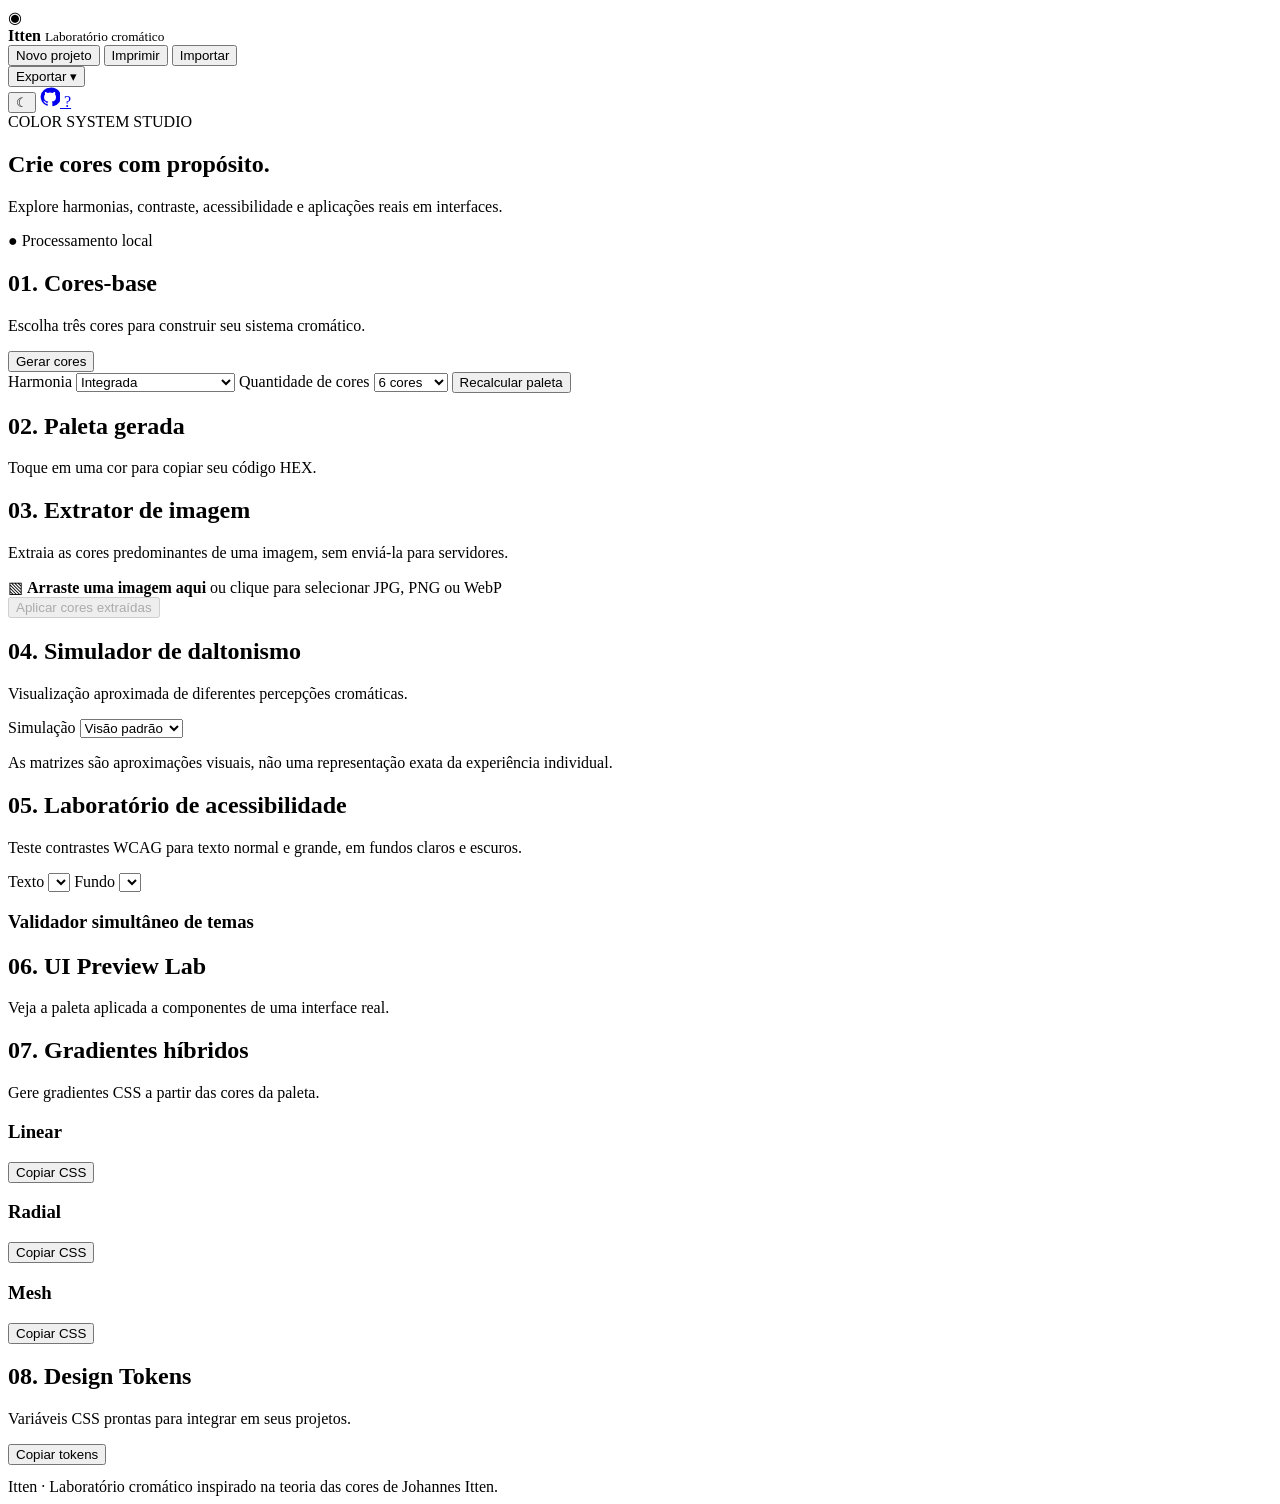
==== index.html @ 52699921 "Create index.html" ====
<!DOCTYPE html>
<html lang="pt-BR">
<head>
  <meta charset="UTF-8">
  <meta name="viewport" content="width=device-width, initial-scale=1">
  <meta name="theme-color" content="#f5f6f8">
  <meta name="description" content="Itten: laboratório cromático, harmonias, acessibilidade e design tokens.">
  <meta name="color-scheme" content="light dark">
  <link rel="manifest" href="./manifest.json">
  <link rel="stylesheet" href="./style.css">
  <title>Itten — Laboratório Cromático</title>
</head>
<body>
  <header class="topbar">
    <div class="brand">
      <span class="brand-icon" aria-hidden="true">◉</span>
      <div>
        <strong>Itten</strong>
        <small>Laboratório cromático</small>
      </div>
    </div>
    <nav class="toolbar" aria-label="Menu principal">
      <button id="newBtn" type="button">Novo projeto</button>
      <button id="printBtn" type="button">Imprimir</button>
      <button id="importBtn" type="button">Importar</button>
      <div class="export-menu">
        <button id="exportBtn" type="button" aria-expanded="false" aria-controls="exportOptions">Exportar ▾</button>
        <div id="exportOptions" class="export-options" hidden>
          <button data-export="json">JSON</button>
          <button data-export="txt">TXT</button>
          <button data-export="jpeg">JPEG</button>
          <button data-export="css">CSS Tokens</button>
          <button data-export="tailwind">Tailwind JS</button>
        </div>
      </div>
      <button id="themeBtn" type="button" aria-label="Alternar tema" title="Alternar tema">☾</button>
      <a class="icon-link" href="https://github.com/magpe-stack/Itten" target="_blank" rel="noopener noreferrer" aria-label="GitHub" title="Repositório GitHub">
        <svg viewBox="0 0 24 24" width="20" height="20" fill="currentColor" aria-hidden="true"><path d="M12 .8a11.2 11.2 0 0 0-3.54 21.83c.56.1.76-.24.76-.54v-2.1c-3.1.67-3.75-1.32-3.75-1.32-.5-1.28-1.23-1.62-1.23-1.62-1.01-.69.08-.68.08-.68 1.12.08 1.71 1.15 1.71 1.15 1 .1.78 2.06 3.26 1.45.1-.73.39-1.23.71-1.51-2.48-.28-5.09-1.24-5.09-5.54 0-1.22.44-2.22 1.15-3-.12-.28-.5-1.42.11-2.96 0 0 .94-.3 3.08 1.14a10.7 10.7 0 0 1 5.6 0c2.14-1.44 3.08-1.14 3.08-1.14.61 1.54.23 2.68.11 2.96.72.78 1.15 1.78 1.15 3 0 4.31-2.62 5.25-5.11 5.53.4.35.75 1.03.75 2.08v3.08c0 .3.2.65.77.54A11.2 11.2 0 0 0 12 .8Z"/></svg>
      </a>
      <a class="icon-link" href="https://github.com/magpe-stack/Itten/blob/main/README.md" target="_blank" rel="noopener noreferrer" aria-label="Ajuda" title="Manual">?</a>
    </nav>
  </header>

  <main class="container">
    <section class="intro">
      <div>
        <span class="eyebrow">COLOR SYSTEM STUDIO</span>
        <h1>Crie cores com propósito.</h1>
        <p>Explore harmonias, contraste, acessibilidade e aplicações reais em interfaces.</p>
      </div>
      <span class="status">● Processamento local</span>
    </section>

    <section class="panel">
      <div class="section-head">
        <div>
          <h2>01. Cores-base</h2>
          <p>Escolha três cores para construir seu sistema cromático.</p>
        </div>
        <button id="randomBtn" class="primary" type="button">Gerar cores</button>
      </div>
      <div id="baseInputs" class="base-grid"></div>
      <div class="control-row">
        <label for="harmony">Harmonia
          <select id="harmony">
            <option value="integrated">Integrada</option>
            <option value="complementary">Complementar</option>
            <option value="analogous">Análoga</option>
            <option value="triadic">Triádica</option>
            <option value="split">Complementar dividida</option>
            <option value="tetradic">Tetrádica</option>
            <option value="monochromatic">Monocromática</option>
          </select>
        </label>
        <label for="count">Quantidade de cores
          <select id="count">
            <option value="5">5 cores</option>
            <option value="6" selected>6 cores</option>
            <option value="8">8 cores</option>
            <option value="10">10 cores</option>
            <option value="12">12 cores</option>
          </select>
        </label>
        <button id="regenerateBtn" type="button">Recalcular paleta</button>
      </div>
    </section>

    <section class="panel">
      <div class="section-head">
        <div>
          <h2>02. Paleta gerada</h2>
          <p>Toque em uma cor para copiar seu código HEX.</p>
        </div>
        <span id="paletteCount" class="muted"></span>
      </div>
      <div id="palette" class="palette-grid"></div>
    </section>

    <div class="two-col">
      <section class="panel">
        <h2>03. Extrator de imagem</h2>
        <p>Extraia as cores predominantes de uma imagem, sem enviá-la para servidores.</p>
        <div id="dropzone" class="dropzone" role="button" tabindex="0" aria-label="Selecionar imagem">
          <span class="drop-icon">▧</span>
          <strong>Arraste uma imagem aqui</strong>
          <span>ou clique para selecionar JPG, PNG ou WebP</span>
          <input id="imageInput" type="file" accept="image/png,image/jpeg,image/webp" hidden>
        </div>
        <div id="extracted" class="swatch-row"></div>
        <button id="applyExtracted" type="button" disabled>Aplicar cores extraídas</button>
      </section>

      <section class="panel">
        <h2>04. Simulador de daltonismo</h2>
        <p>Visualização aproximada de diferentes percepções cromáticas.</p>
        <label for="vision">Simulação
          <select id="vision">
            <option value="normal">Visão padrão</option>
            <option value="protanopia">Protanopia</option>
            <option value="deuteranopia">Deuteranopia</option>
            <option value="tritanopia">Tritanopia</option>
          </select>
        </label>
        <div id="visionPalette" class="swatch-row vision-row"></div>
        <p class="note">As matrizes são aproximações visuais, não uma representação exata da experiência individual.</p>
      </section>
    </div>

    <section class="panel">
      <h2>05. Laboratório de acessibilidade</h2>
      <p>Teste contrastes WCAG para texto normal e grande, em fundos claros e escuros.</p>
      <div class="control-row">
        <label for="foreground">Texto
          <select id="foreground"></select>
        </label>
        <label for="backgroundColor">Fundo
          <select id="backgroundColor"></select>
        </label>
      </div>
      <div id="contrastResult" class="contrast-result" aria-live="polite"></div>
      <h3>Validador simultâneo de temas</h3>
      <div id="dualContrast" class="dual-grid"></div>
    </section>

    <section class="panel">
      <h2>06. UI Preview Lab</h2>
      <p>Veja a paleta aplicada a componentes de uma interface real.</p>
      <div class="preview-grid">
        <div id="previewLight" class="ui-preview"></div>
        <div id="previewDark" class="ui-preview"></div>
      </div>
    </section>

    <section class="panel">
      <h2>07. Gradientes híbridos</h2>
      <p>Gere gradientes CSS a partir das cores da paleta.</p>
      <div class="gradient-grid">
        <article class="gradient-card">
          <div id="linearPreview" class="gradient-preview"></div>
          <h3>Linear</h3>
          <button data-copy-gradient="linear">Copiar CSS</button>
        </article>
        <article class="gradient-card">
          <div id="radialPreview" class="gradient-preview"></div>
          <h3>Radial</h3>
          <button data-copy-gradient="radial">Copiar CSS</button>
        </article>
        <article class="gradient-card">
          <div id="meshPreview" class="gradient-preview"></div>
          <h3>Mesh</h3>
          <button data-copy-gradient="mesh">Copiar CSS</button>
        </article>
      </div>
    </section>

    <section class="panel">
      <div class="section-head">
        <div>
          <h2>08. Design Tokens</h2>
          <p>Variáveis CSS prontas para integrar em seus projetos.</p>
        </div>
        <button id="copyTokens">Copiar tokens</button>
      </div>
      <pre id="tokensPreview" class="code-preview"></pre>
    </section>
  </main>

  <footer class="footer">
    Itten · Laboratório cromático inspirado na teoria das cores de Johannes Itten.
  </footer>

  <input id="jsonInput" type="file" accept=".json,application/json" hidden>
  <div id="toast" class="toast" role="status" aria-live="polite"></div>
  <script src="./app.js" defer></script>
</body>
</html>
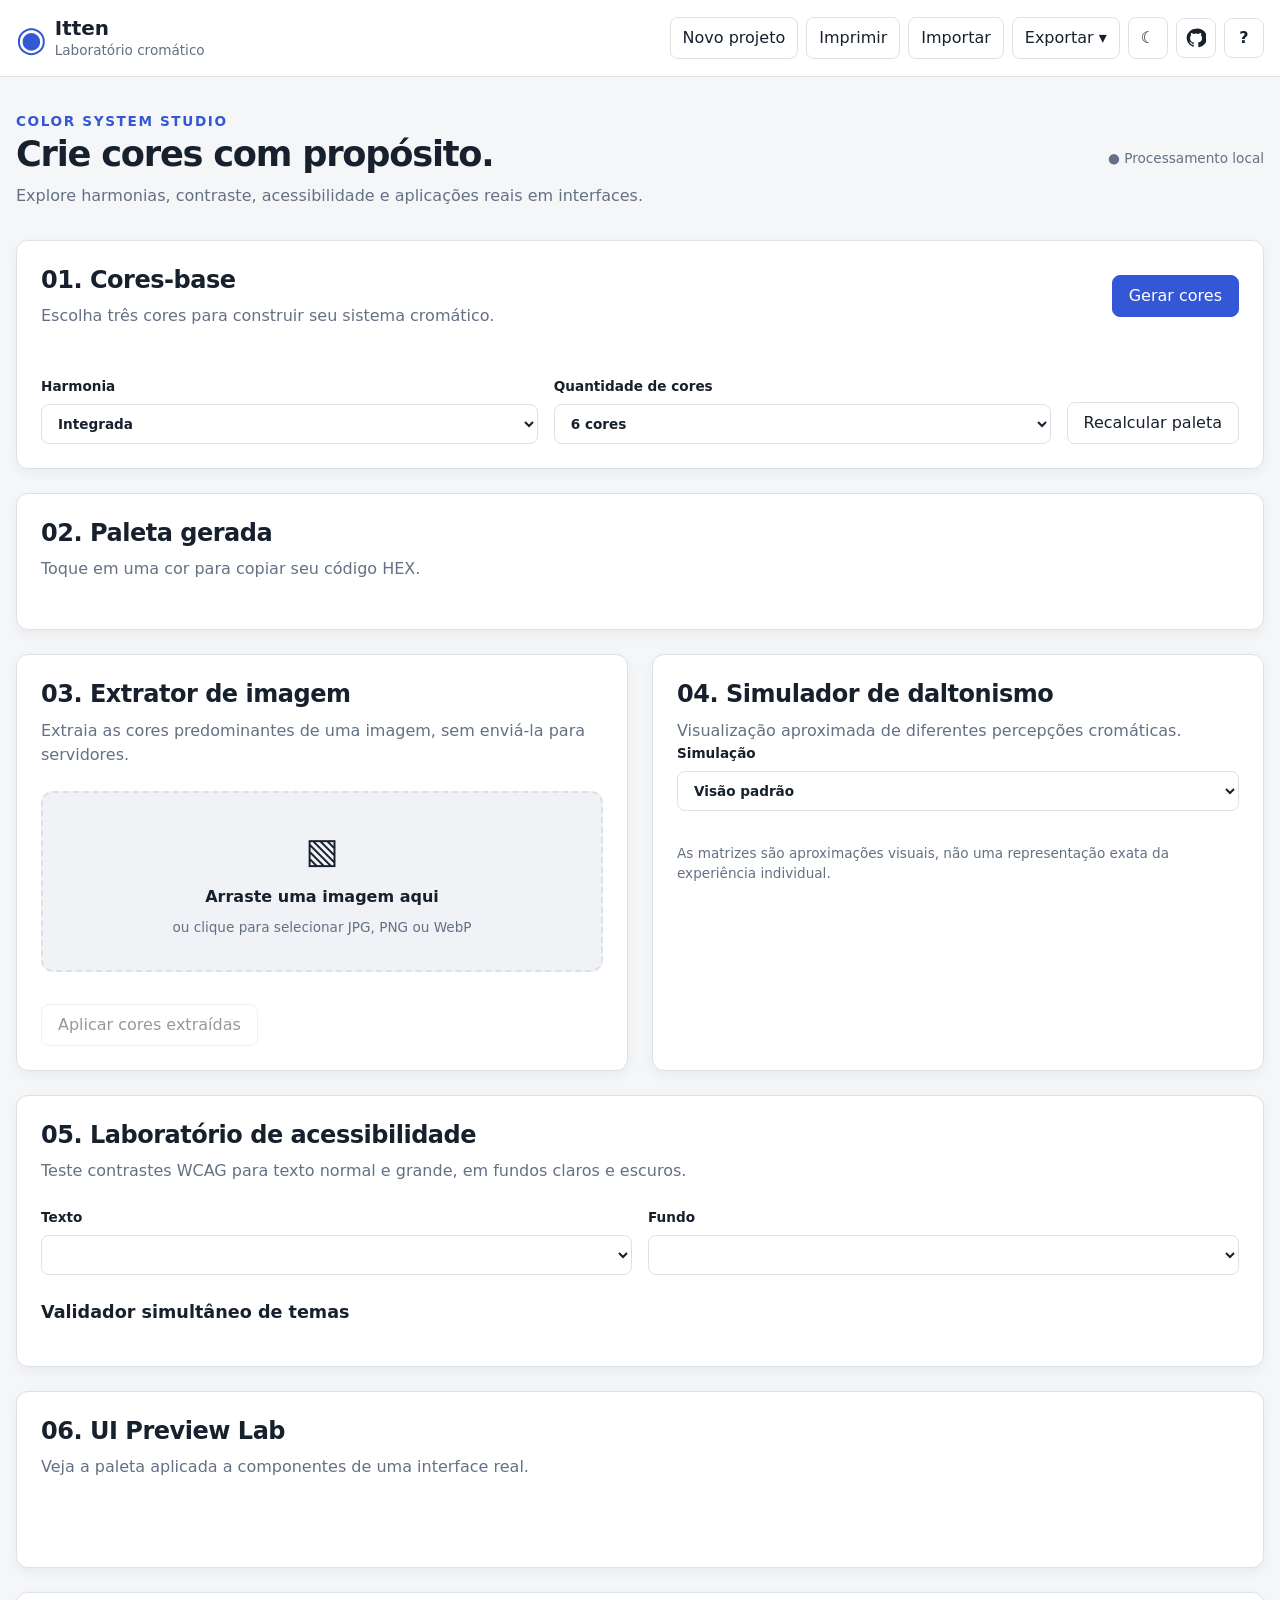
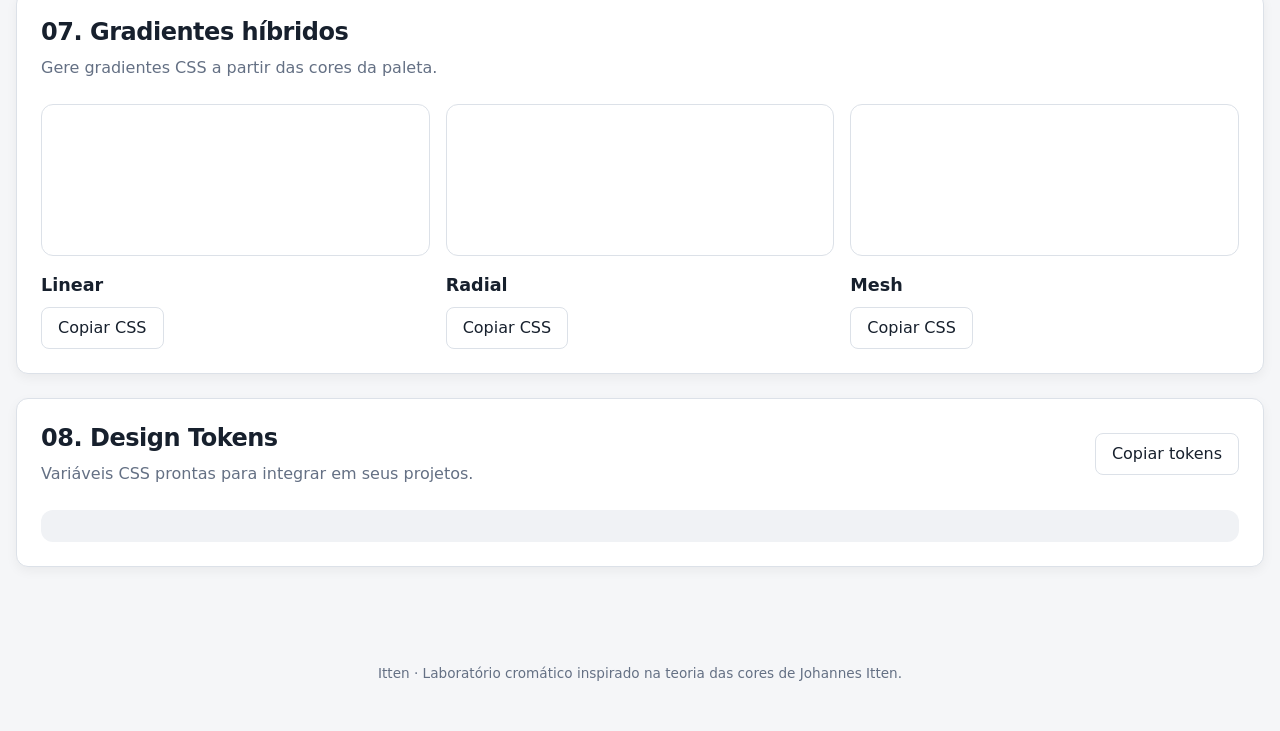
==== commit 05292f0f: "Update index.html" ====
--- a/index.html
+++ b/index.html
@@ -20,25 +20,42 @@
         <small>Laboratório cromático</small>
       </div>
     </div>
+
     <nav class="toolbar" aria-label="Menu principal">
       <button id="newBtn" type="button">Novo projeto</button>
       <button id="printBtn" type="button">Imprimir</button>
       <button id="importBtn" type="button">Importar</button>
+
       <div class="export-menu">
         <button id="exportBtn" type="button" aria-expanded="false" aria-controls="exportOptions">Exportar ▾</button>
         <div id="exportOptions" class="export-options" hidden>
-          <button data-export="json">JSON</button>
-          <button data-export="txt">TXT</button>
-          <button data-export="jpeg">JPEG</button>
-          <button data-export="css">CSS Tokens</button>
-          <button data-export="tailwind">Tailwind JS</button>
-        </div>
-      </div>
+          <button type="button" data-export="json">JSON</button>
+          <button type="button" data-export="txt">TXT</button>
+          <button type="button" data-export="jpeg">JPEG</button>
+          <button type="button" data-export="css">CSS Tokens</button>
+          <button type="button" data-export="tailwind">Tailwind JS</button>
+        </div>
+      </div>
+
       <button id="themeBtn" type="button" aria-label="Alternar tema" title="Alternar tema">☾</button>
-      <a class="icon-link" href="https://github.com/magpe-stack/Itten" target="_blank" rel="noopener noreferrer" aria-label="GitHub" title="Repositório GitHub">
-        <svg viewBox="0 0 24 24" width="20" height="20" fill="currentColor" aria-hidden="true"><path d="M12 .8a11.2 11.2 0 0 0-3.54 21.83c.56.1.76-.24.76-.54v-2.1c-3.1.67-3.75-1.32-3.75-1.32-.5-1.28-1.23-1.62-1.23-1.62-1.01-.69.08-.68.08-.68 1.12.08 1.71 1.15 1.71 1.15 1 .1.78 2.06 3.26 1.45.1-.73.39-1.23.71-1.51-2.48-.28-5.09-1.24-5.09-5.54 0-1.22.44-2.22 1.15-3-.12-.28-.5-1.42.11-2.96 0 0 .94-.3 3.08 1.14a10.7 10.7 0 0 1 5.6 0c2.14-1.44 3.08-1.14 3.08-1.14.61 1.54.23 2.68.11 2.96.72.78 1.15 1.78 1.15 3 0 4.31-2.62 5.25-5.11 5.53.4.35.75 1.03.75 2.08v3.08c0 .3.2.65.77.54A11.2 11.2 0 0 0 12 .8Z"/></svg>
+
+      <a class="icon-link"
+         href="https://github.com/magpe-stack/Itten"
+         target="_blank"
+         rel="noopener noreferrer"
+         aria-label="GitHub"
+         title="Repositório GitHub">
+        <svg viewBox="0 0 24 24" width="20" height="20" fill="currentColor" aria-hidden="true">
+          <path d="M12 .8a11.2 11.2 0 0 0-3.54 21.83c.56.1.76-.24.76-.54v-2.1c-3.1.67-3.75-1.32-3.75-1.32-.5-1.28-1.23-1.62-1.23-1.62-1.01-.69.08-.68.08-.68 1.12.08 1.71 1.15 1.71 1.15 1 .1.78 2.06 3.26 1.45.1-.73.39-1.23.71-1.51-2.48-.28-5.09-1.24-5.09-5.54 0-1.22.44-2.22 1.15-3-.12-.28-.5-1.42.11-2.96 0 0 .94-.3 3.08 1.14a10.7 10.7 0 0 1 5.6 0c2.14-1.44 3.08-1.14 3.08-1.14.61 1.54.23 2.68.11 2.96.72.78 1.15 1.78 1.15 3 0 4.31-2.62 5.25-5.11 5.53.4.35.75 1.03.75 2.08v3.08c0 .3.2.65.77.54A11.2 11.2 0 0 0 12 .8Z"/>
+        </svg>
       </a>
-      <a class="icon-link" href="https://github.com/magpe-stack/Itten/blob/main/README.md" target="_blank" rel="noopener noreferrer" aria-label="Ajuda" title="Manual">?</a>
+
+      <a class="icon-link"
+         href="https://github.com/magpe-stack/Itten/blob/main/README.md"
+         target="_blank"
+         rel="noopener noreferrer"
+         aria-label="Ajuda"
+         title="Manual">?</a>
     </nav>
   </header>
 
@@ -60,7 +77,9 @@
         </div>
         <button id="randomBtn" class="primary" type="button">Gerar cores</button>
       </div>
+
       <div id="baseInputs" class="base-grid"></div>
+
       <div class="control-row">
         <label for="harmony">Harmonia
           <select id="harmony">
@@ -73,6 +92,7 @@
             <option value="monochromatic">Monocromática</option>
           </select>
         </label>
+
         <label for="count">Quantidade de cores
           <select id="count">
             <option value="5">5 cores</option>
@@ -82,6 +102,7 @@
             <option value="12">12 cores</option>
           </select>
         </label>
+
         <button id="regenerateBtn" type="button">Recalcular paleta</button>
       </div>
     </section>
@@ -101,19 +122,34 @@
       <section class="panel">
         <h2>03. Extrator de imagem</h2>
         <p>Extraia as cores predominantes de uma imagem, sem enviá-la para servidores.</p>
-        <div id="dropzone" class="dropzone" role="button" tabindex="0" aria-label="Selecionar imagem">
+
+        <div id="dropzone"
+             class="dropzone"
+             role="button"
+             tabindex="0"
+             aria-label="Selecionar imagem">
           <span class="drop-icon">▧</span>
           <strong>Arraste uma imagem aqui</strong>
           <span>ou clique para selecionar JPG, PNG ou WebP</span>
-          <input id="imageInput" type="file" accept="image/png,image/jpeg,image/webp" hidden>
-        </div>
+        </div>
+
+        <!-- Input fora da dropzone para evitar propagação de cliques -->
+        <input id="imageInput"
+               type="file"
+               accept="image/png,image/jpeg,image/webp"
+               hidden>
+
         <div id="extracted" class="swatch-row"></div>
-        <button id="applyExtracted" type="button" disabled>Aplicar cores extraídas</button>
+
+        <button id="applyExtracted" type="button" disabled>
+          Aplicar cores extraídas
+        </button>
       </section>
 
       <section class="panel">
         <h2>04. Simulador de daltonismo</h2>
         <p>Visualização aproximada de diferentes percepções cromáticas.</p>
+
         <label for="vision">Simulação
           <select id="vision">
             <option value="normal">Visão padrão</option>
@@ -122,23 +158,31 @@
             <option value="tritanopia">Tritanopia</option>
           </select>
         </label>
+
         <div id="visionPalette" class="swatch-row vision-row"></div>
-        <p class="note">As matrizes são aproximações visuais, não uma representação exata da experiência individual.</p>
+
+        <p class="note">
+          As matrizes são aproximações visuais, não uma representação exata da experiência individual.
+        </p>
       </section>
     </div>
 
     <section class="panel">
       <h2>05. Laboratório de acessibilidade</h2>
       <p>Teste contrastes WCAG para texto normal e grande, em fundos claros e escuros.</p>
+
       <div class="control-row">
         <label for="foreground">Texto
           <select id="foreground"></select>
         </label>
+
         <label for="backgroundColor">Fundo
           <select id="backgroundColor"></select>
         </label>
       </div>
+
       <div id="contrastResult" class="contrast-result" aria-live="polite"></div>
+
       <h3>Validador simultâneo de temas</h3>
       <div id="dualContrast" class="dual-grid"></div>
     </section>
@@ -146,6 +190,7 @@
     <section class="panel">
       <h2>06. UI Preview Lab</h2>
       <p>Veja a paleta aplicada a componentes de uma interface real.</p>
+
       <div class="preview-grid">
         <div id="previewLight" class="ui-preview"></div>
         <div id="previewDark" class="ui-preview"></div>
@@ -155,21 +200,24 @@
     <section class="panel">
       <h2>07. Gradientes híbridos</h2>
       <p>Gere gradientes CSS a partir das cores da paleta.</p>
+
       <div class="gradient-grid">
         <article class="gradient-card">
           <div id="linearPreview" class="gradient-preview"></div>
           <h3>Linear</h3>
-          <button data-copy-gradient="linear">Copiar CSS</button>
+          <button type="button" data-copy-gradient="linear">Copiar CSS</button>
         </article>
+
         <article class="gradient-card">
           <div id="radialPreview" class="gradient-preview"></div>
           <h3>Radial</h3>
-          <button data-copy-gradient="radial">Copiar CSS</button>
+          <button type="button" data-copy-gradient="radial">Copiar CSS</button>
         </article>
+
         <article class="gradient-card">
           <div id="meshPreview" class="gradient-preview"></div>
           <h3>Mesh</h3>
-          <button data-copy-gradient="mesh">Copiar CSS</button>
+          <button type="button" data-copy-gradient="mesh">Copiar CSS</button>
         </article>
       </div>
     </section>
@@ -180,8 +228,9 @@
           <h2>08. Design Tokens</h2>
           <p>Variáveis CSS prontas para integrar em seus projetos.</p>
         </div>
-        <button id="copyTokens">Copiar tokens</button>
-      </div>
+        <button id="copyTokens" type="button">Copiar tokens</button>
+      </div>
+
       <pre id="tokensPreview" class="code-preview"></pre>
     </section>
   </main>
@@ -190,8 +239,13 @@
     Itten · Laboratório cromático inspirado na teoria das cores de Johannes Itten.
   </footer>
 
-  <input id="jsonInput" type="file" accept=".json,application/json" hidden>
+  <input id="jsonInput"
+         type="file"
+         accept=".json,application/json"
+         hidden>
+
   <div id="toast" class="toast" role="status" aria-live="polite"></div>
+
   <script src="./app.js" defer></script>
 </body>
 </html>
--- a/style.css
+++ b/style.css
@@ -0,0 +1,280 @@
+
+:root {
+  color-scheme: light;
+  font-family: Inter, ui-sans-serif, system-ui, -apple-system, BlinkMacSystemFont, "Segoe UI", sans-serif;
+  font-size: 16px;
+  --bg: #f5f6f8;
+  --surface: #ffffff;
+  --surface-2: #f0f2f5;
+  --text: #17202d;
+  --muted: #647084;
+  --border: #dce1e8;
+  --accent: #3457d5;
+  --accent-text: #ffffff;
+  --shadow: 0 4px 12px rgba(0,0,0,.05);
+  --radius: 12px;
+}
+
+body.dark {
+  color-scheme: dark;
+  --bg: #10141d;
+  --surface: #1a202c;
+  --surface-2: #252d3a;
+  --text: #edf2fa;
+  --muted: #aab6c8;
+  --border: #394455;
+  --accent: #8ba6ff;
+  --accent-text: #10141d;
+  --shadow: 0 4px 12px rgba(0,0,0,.15);
+}
+
+* { box-sizing: border-box; }
+html { min-width: 320px; }
+body {
+  margin: 0;
+  background: var(--bg);
+  color: var(--text);
+  line-height: 1.5;
+  transition: background .2s ease, color .2s ease;
+}
+button, input, select { font: inherit; }
+button, a, select, input { -webkit-tap-highlight-color: transparent; }
+button, select, .icon-link {
+  min-height: 40px;
+  border: 1px solid var(--border);
+  border-radius: 8px;
+  background: var(--surface);
+  color: var(--text);
+}
+button {
+  padding: 8px 16px;
+  cursor: pointer;
+  transition: background .2s ease, transform .2s ease;
+}
+button:hover { background: var(--surface-2); }
+button:active { transform: scale(.98); }
+button:disabled { opacity: .45; cursor: not-allowed; }
+button:focus-visible, a:focus-visible, input:focus-visible, select:focus-visible, .dropzone:focus-visible {
+  outline: 3px solid var(--accent);
+  outline-offset: 2px;
+}
+.primary {
+  background: var(--accent);
+  color: var(--accent-text);
+  border-color: var(--accent);
+}
+.primary:hover { filter: brightness(.95); background: var(--accent); }
+a { color: inherit; }
+h1, h2, h3, p { margin: 0; }
+h1 { font-size: clamp(1.5rem, 3vw, 2.2rem); line-height: 1.2; letter-spacing: -.035em; }
+h2 { font-size: clamp(1.25rem, 2vw, 1.5rem); line-height: 1.3; letter-spacing: -.02em; }
+h3 { font-size: 1.1rem; margin-top: 16px; }
+p { color: var(--muted); margin-top: 8px; }
+small, .note, .muted { font-size: .85rem; color: var(--muted); }
+label { display: grid; gap: 8px; font-size: .85rem; font-weight: 600; }
+select, input[type="text"] {
+  width: 100%;
+  padding: 8px 12px;
+  outline-offset: 2px;
+}
+.topbar {
+  display: flex;
+  justify-content: space-between;
+  align-items: center;
+  flex-wrap: wrap;
+  gap: 16px;
+  padding: 16px max(16px, calc((100vw - 1440px)/2));
+  background: var(--surface);
+  border-bottom: 1px solid var(--border);
+}
+.brand { display: flex; align-items: center; gap: 8px; }
+.brand-icon { font-size: 2.2rem; color: var(--accent); line-height: 1; }
+.brand strong { display: block; font-size: 1.25rem; line-height: 1.2; }
+.brand small { display: block; }
+.toolbar { display: flex; flex-wrap: wrap; align-items: center; gap: 8px; }
+.toolbar button { padding: 8px 12px; }
+.icon-link {
+  width: 40px;
+  display: inline-flex;
+  justify-content: center;
+  align-items: center;
+  text-decoration: none;
+  font-weight: 700;
+}
+.export-menu { position: relative; }
+.export-options {
+  position: absolute;
+  top: calc(100% + 8px);
+  right: 0;
+  width: 176px;
+  padding: 8px;
+  background: var(--surface);
+  border: 1px solid var(--border);
+  border-radius: 12px;
+  box-shadow: var(--shadow);
+  z-index: 20;
+}
+.export-options[hidden] { display: none; }
+.export-options button { display: block; width: 100%; text-align: left; border: 0; }
+.container { width: min(100% - 32px, 1440px); margin: 0 auto; padding: 32px 0 48px; }
+.intro { display: flex; justify-content: space-between; align-items: center; flex-wrap: wrap; gap: 16px; margin-bottom: 32px; }
+.eyebrow { font-size: .85rem; font-weight: 700; letter-spacing: .12em; color: var(--accent); }
+.status { font-size: .85rem; color: var(--muted); }
+.panel {
+  background: var(--surface);
+  border: 1px solid var(--border);
+  border-radius: var(--radius);
+  padding: 24px;
+  box-shadow: var(--shadow);
+  margin-bottom: 24px;
+  min-width: 0;
+}
+.section-head { display: flex; align-items: center; justify-content: space-between; flex-wrap: wrap; gap: 16px; margin-bottom: 24px; }
+.section-head p { margin-top: 8px; }
+.base-grid { display: grid; grid-template-columns: repeat(3,minmax(0,1fr)); gap: 16px; }
+.base-card {
+  padding: 16px;
+  background: var(--surface-2);
+  border: 1px solid var(--border);
+  border-radius: 12px;
+  min-width: 0;
+}
+.base-card strong { display: block; margin-bottom: 16px; }
+.base-edit { display: flex; align-items: center; gap: 16px; }
+.base-edit input[type="color"] {
+  width: 64px; height: 64px; padding: 0;
+  border: 0; background: transparent; cursor: pointer; flex: none;
+}
+.base-edit input[type="text"] { min-width: 0; }
+.control-row { display: flex; flex-wrap: wrap; align-items: end; gap: 16px; margin-top: 24px; }
+.control-row label { flex: 1 1 176px; }
+.palette-grid { display: grid; grid-template-columns: repeat(3,minmax(0,1fr)); gap: 16px; }
+.color-card {
+  position: relative;
+  display: flex;
+  flex-direction: column;
+  justify-content: space-between;
+  align-items: flex-start;
+  min-height: 152px;
+  padding: 16px;
+  border-radius: 12px;
+  border: 1px solid rgba(0,0,0,.08);
+  cursor: pointer;
+  transition: transform .2s ease;
+}
+.color-card:hover { transform: translateY(-2px); }
+.color-card .hex { font-size: 1.1rem; font-weight: 700; letter-spacing: .02em; }
+.color-card .color-index { font-size: .85rem; opacity: .85; }
+.color-card .copy-icon { position: absolute; right: 16px; bottom: 16px; font-size: .85rem; }
+.two-col { display: grid; grid-template-columns: repeat(2,minmax(0,1fr)); gap: 24px; }
+.dropzone {
+  margin: 24px 0 16px;
+  padding: 32px 16px;
+  display: flex;
+  flex-direction: column;
+  align-items: center;
+  gap: 8px;
+  text-align: center;
+  border: 2px dashed var(--border);
+  border-radius: 12px;
+  cursor: pointer;
+  background: var(--surface-2);
+}
+.dropzone.dragging { border-color: var(--accent); }
+.drop-icon { font-size: 2.2rem; }
+.dropzone span:not(.drop-icon) { font-size: .85rem; color: var(--muted); }
+.swatch-row { display: flex; gap: 8px; flex-wrap: wrap; margin: 16px 0; }
+.swatch {
+  width: 48px; height: 48px;
+  border-radius: 8px;
+  border: 1px solid rgba(128,128,128,.2);
+  flex: 0 0 auto;
+}
+.vision-row .swatch { flex: 1 1 48px; }
+.contrast-result { margin-top: 24px; }
+.contrast-sample { padding: 24px; border-radius: 12px; margin-bottom: 16px; }
+.contrast-metrics { display: flex; flex-wrap: wrap; gap: 8px; align-items: center; }
+.metric {
+  padding: 8px 12px;
+  background: var(--surface-2);
+  border-radius: 8px;
+  font-size: .85rem;
+}
+.pass { color: #167346; }
+.fail { color: #bd4141; }
+body.dark .pass { color: #80e4b1; }
+body.dark .fail { color: #ff9999; }
+.dual-grid, .preview-grid { display: grid; grid-template-columns: repeat(2,minmax(0,1fr)); gap: 16px; margin-top: 16px; }
+.dual-card { padding: 16px; border: 1px solid var(--border); border-radius: 12px; }
+.dual-card strong { display: block; margin-bottom: 8px; }
+.dual-row { display: flex; justify-content: space-between; gap: 8px; padding: 8px 0; border-top: 1px solid var(--border); font-size: .85rem; }
+.ui-preview { padding: 24px; border-radius: 12px; min-width: 0; }
+.ui-preview .preview-title { font-size: 1.25rem; font-weight: 700; }
+.ui-preview .preview-box { margin-top: 16px; padding: 16px; border-radius: 8px; }
+.ui-preview .preview-actions { display: flex; flex-wrap: wrap; gap: 8px; margin-top: 16px; }
+.ui-preview button { border: 0; }
+.gradient-grid { display: grid; grid-template-columns: repeat(3,minmax(0,1fr)); gap: 16px; margin-top: 24px; }
+.gradient-card { min-width: 0; }
+.gradient-card h3 { margin: 16px 0 8px; }
+.gradient-preview { height: 152px; border-radius: 12px; border: 1px solid var(--border); }
+.code-preview {
+  margin: 24px 0 0;
+  padding: 16px;
+  border-radius: 12px;
+  background: var(--surface-2);
+  color: var(--text);
+  overflow-x: auto;
+  white-space: pre-wrap;
+  overflow-wrap: anywhere;
+  font-size: .85rem;
+}
+.footer { padding: 24px 16px 48px; text-align: center; color: var(--muted); font-size: .85rem; }
+.toast {
+  position: fixed; bottom: 24px; left: 50%;
+  transform: translateX(-50%) translateY(16px);
+  padding: 12px 24px;
+  background: #17202d; color: #fff;
+  border-radius: 8px; box-shadow: var(--shadow);
+  opacity: 0; pointer-events: none; z-index: 50;
+  transition: opacity .2s ease, transform .2s ease;
+  max-width: calc(100vw - 32px);
+  text-align: center;
+}
+.toast.show { opacity: 1; transform: translateX(-50%) translateY(0); }
+
+@media (min-width: 1100px) {
+  .palette-grid { grid-template-columns: repeat(6,minmax(0,1fr)); }
+}
+@media (max-width: 760px) {
+  .base-grid, .two-col, .dual-grid, .preview-grid { grid-template-columns: 1fr; }
+  .palette-grid { grid-template-columns: repeat(2,minmax(0,1fr)); }
+  .gradient-grid { grid-template-columns: 1fr; }
+  .topbar { align-items: flex-start; }
+  .toolbar { width: 100%; }
+}
+@media (max-width: 420px) {
+  .container { width: calc(100% - 32px); padding-top: 24px; }
+  .panel { padding: 16px; }
+  .palette-grid { grid-template-columns: 1fr; }
+  .color-card { min-height: 112px; }
+  .toolbar button { padding: 8px; font-size: .85rem; }
+  .base-edit input[type="color"] { width: 48px; height: 48px; }
+}
+@media (prefers-reduced-motion: reduce) {
+  *, *::before, *::after { transition: none !important; scroll-behavior: auto !important; }
+}
+@media print {
+  :root { color-scheme: light; }
+  body { background: #fff !important; color: #111 !important; print-color-adjust: exact; -webkit-print-color-adjust: exact; }
+  .topbar, .toolbar, .intro .status, .control-row, .two-col,
+  .contrast-result, .dual-grid, .preview-grid, .gradient-grid,
+  .code-preview, .footer, .toast, #copyTokens, #paletteCount,
+  .base-grid, .section-head button { display: none !important; }
+  .container { width: 100%; padding: 0; }
+  .panel { border: 0; box-shadow: none; break-inside: avoid; padding: 8px 0; margin: 0; }
+.panel:not(:has(#palette)) { display: none !important; }
+  .intro { margin: 0 0 24px; }
+  .palette-grid { display: grid; grid-template-columns: repeat(3,1fr); gap: 16px; }
+  .color-card { min-height: 152px; break-inside: avoid; }
+  .copy-icon { display: none; }
+}
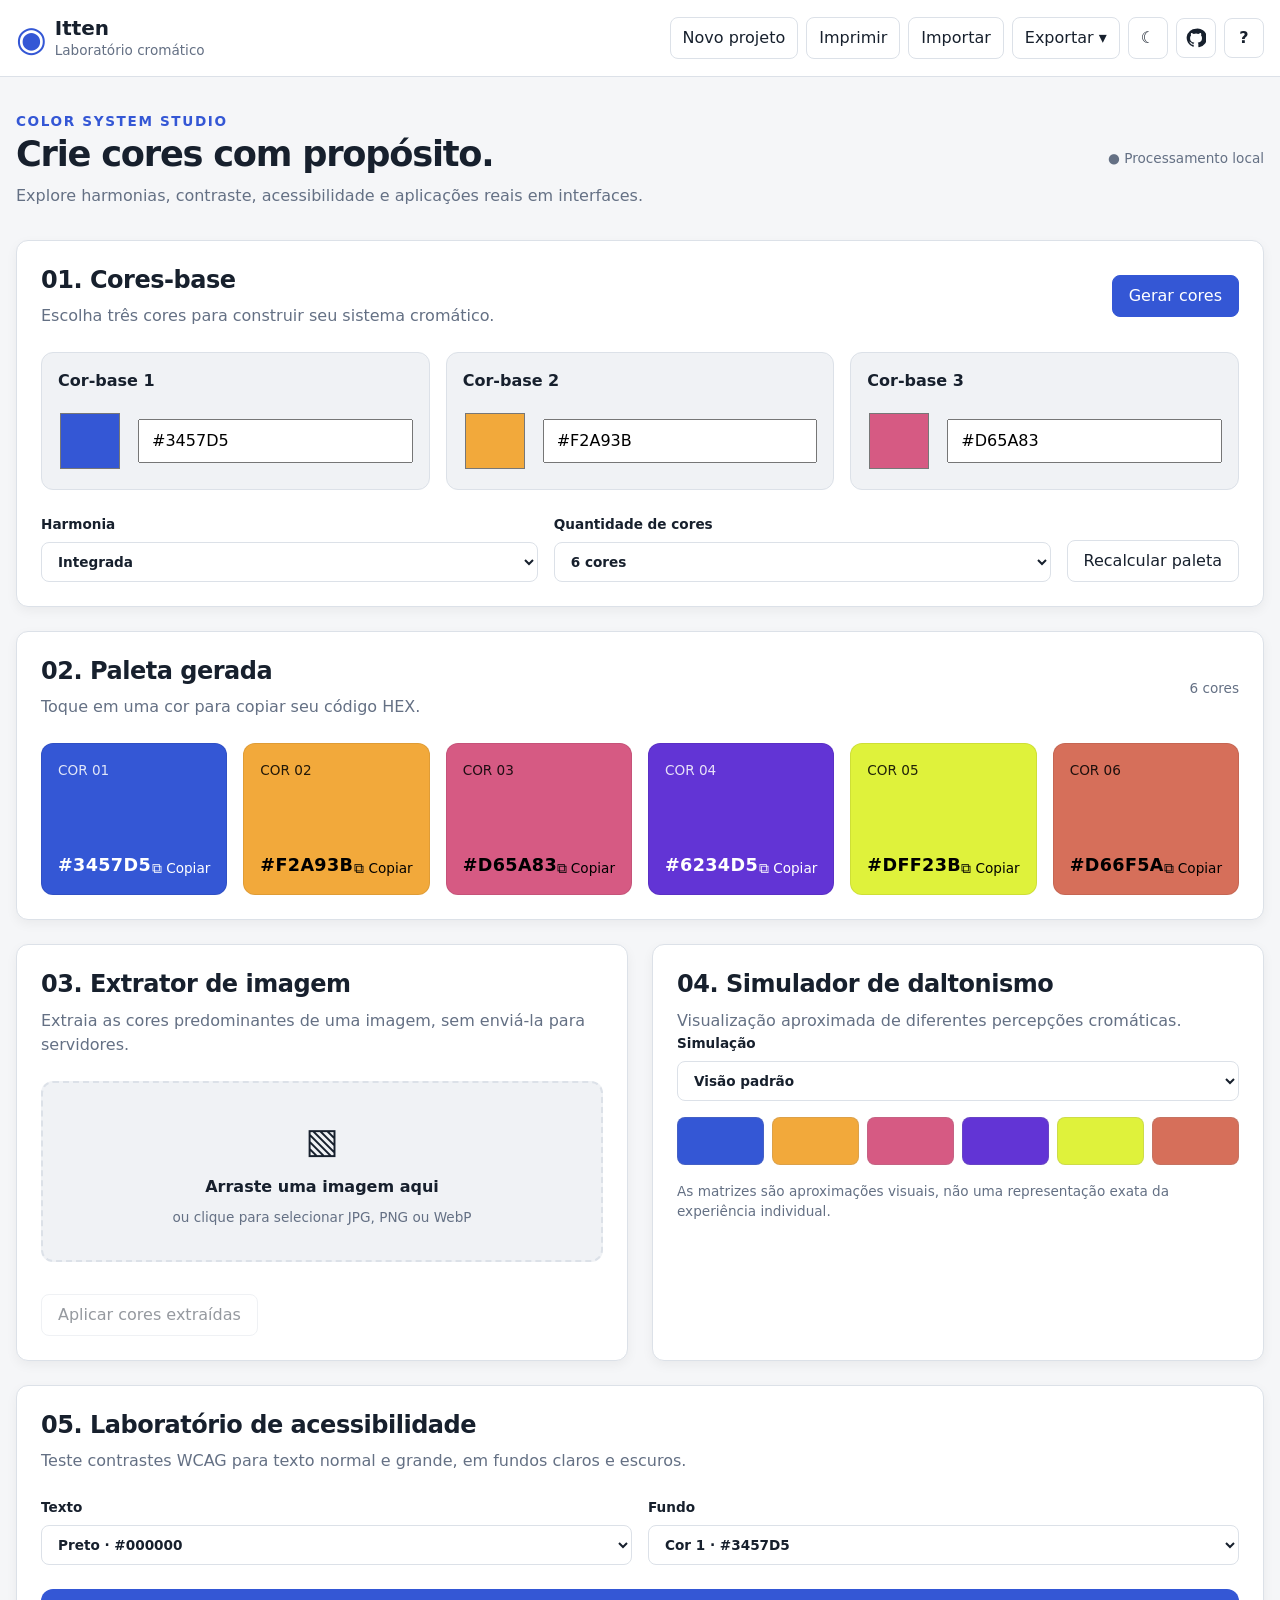
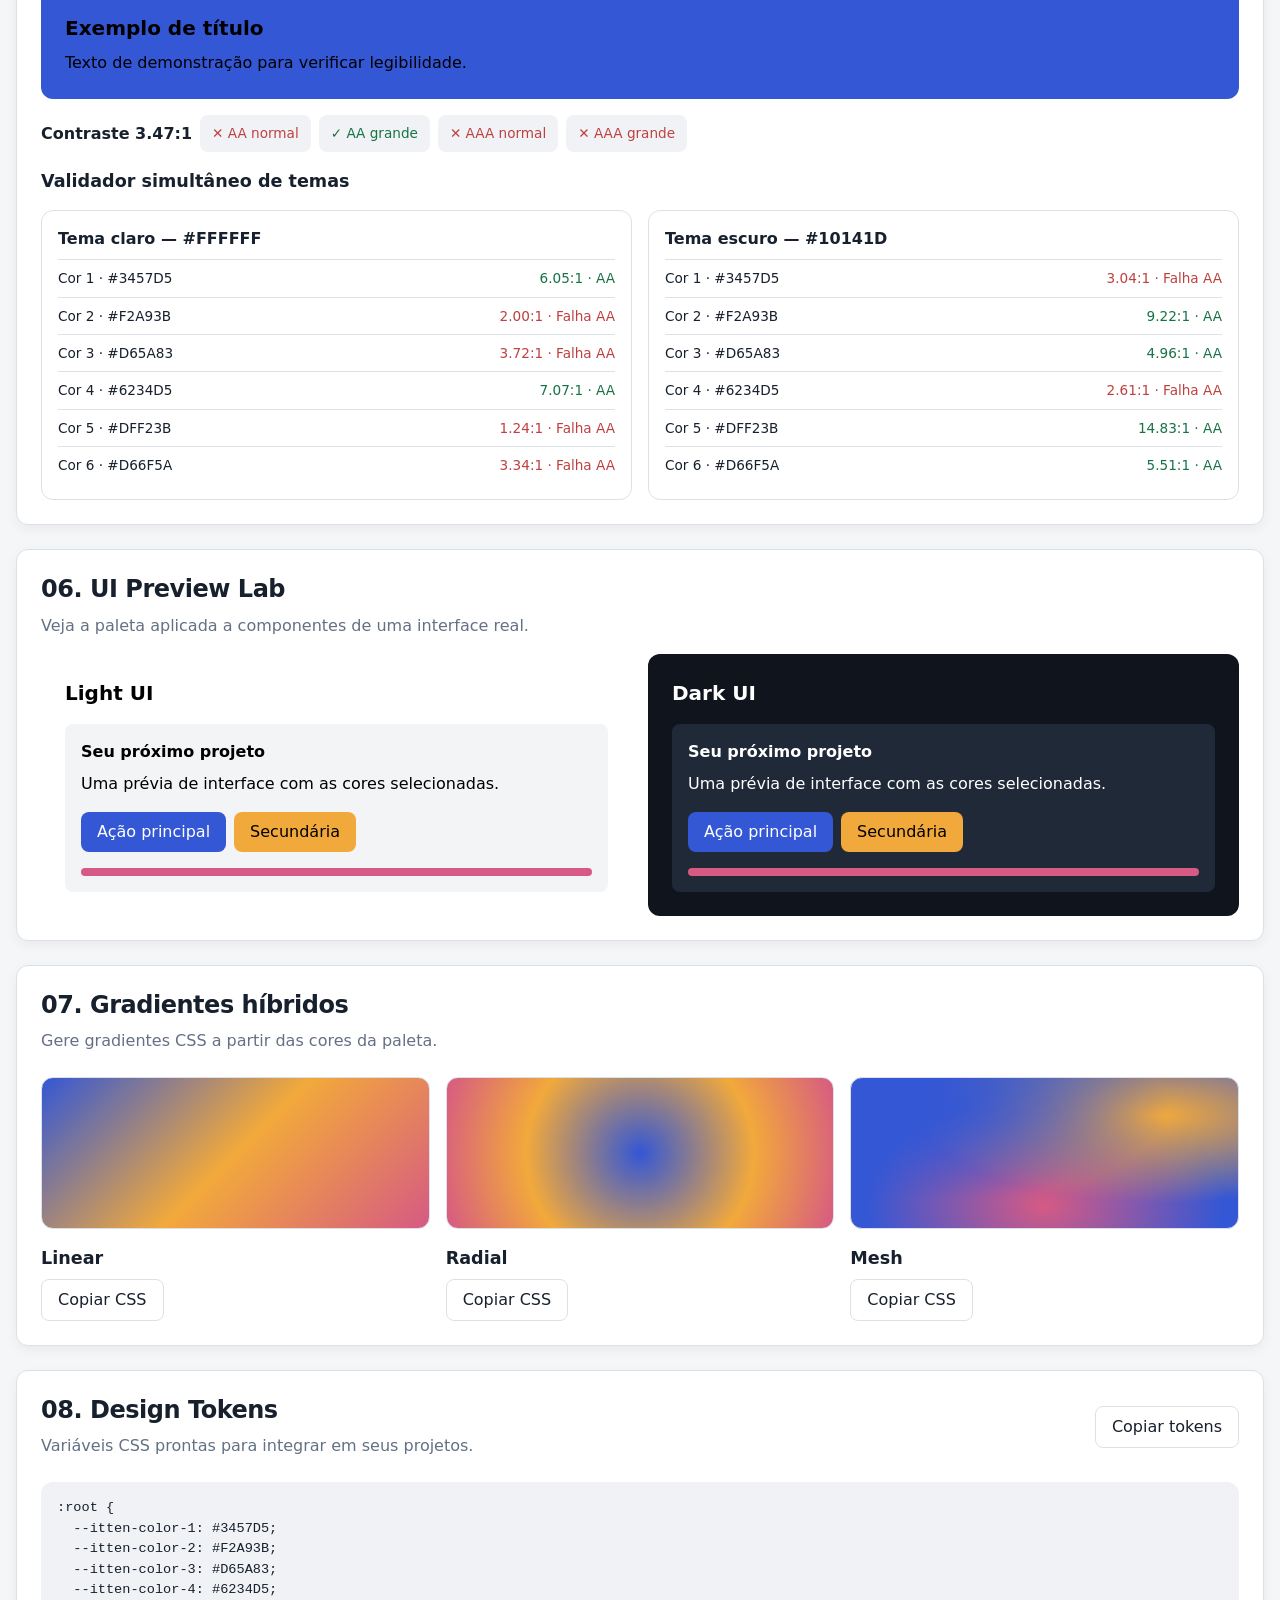
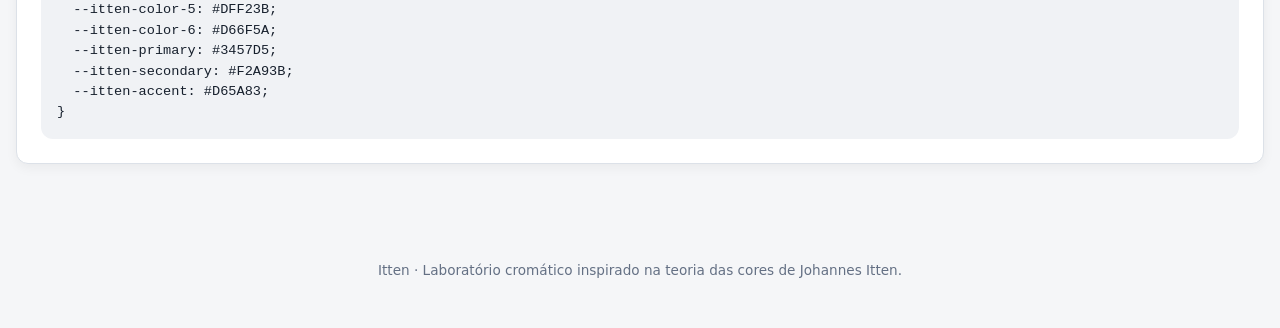
==== commit 96833de3: "Update index.html" ====
--- a/index.html
+++ b/index.html
@@ -2,6 +2,8 @@
 <!DOCTYPE html>
 <html lang="pt-BR">
 <head>
+  <link rel="icon" type="image/png" href="./icon-192.png">
+<link rel="apple-touch-icon" href="./icon-192.png">
   <meta charset="UTF-8">
   <meta name="viewport" content="width=device-width, initial-scale=1">
   <meta name="theme-color" content="#f5f6f8">
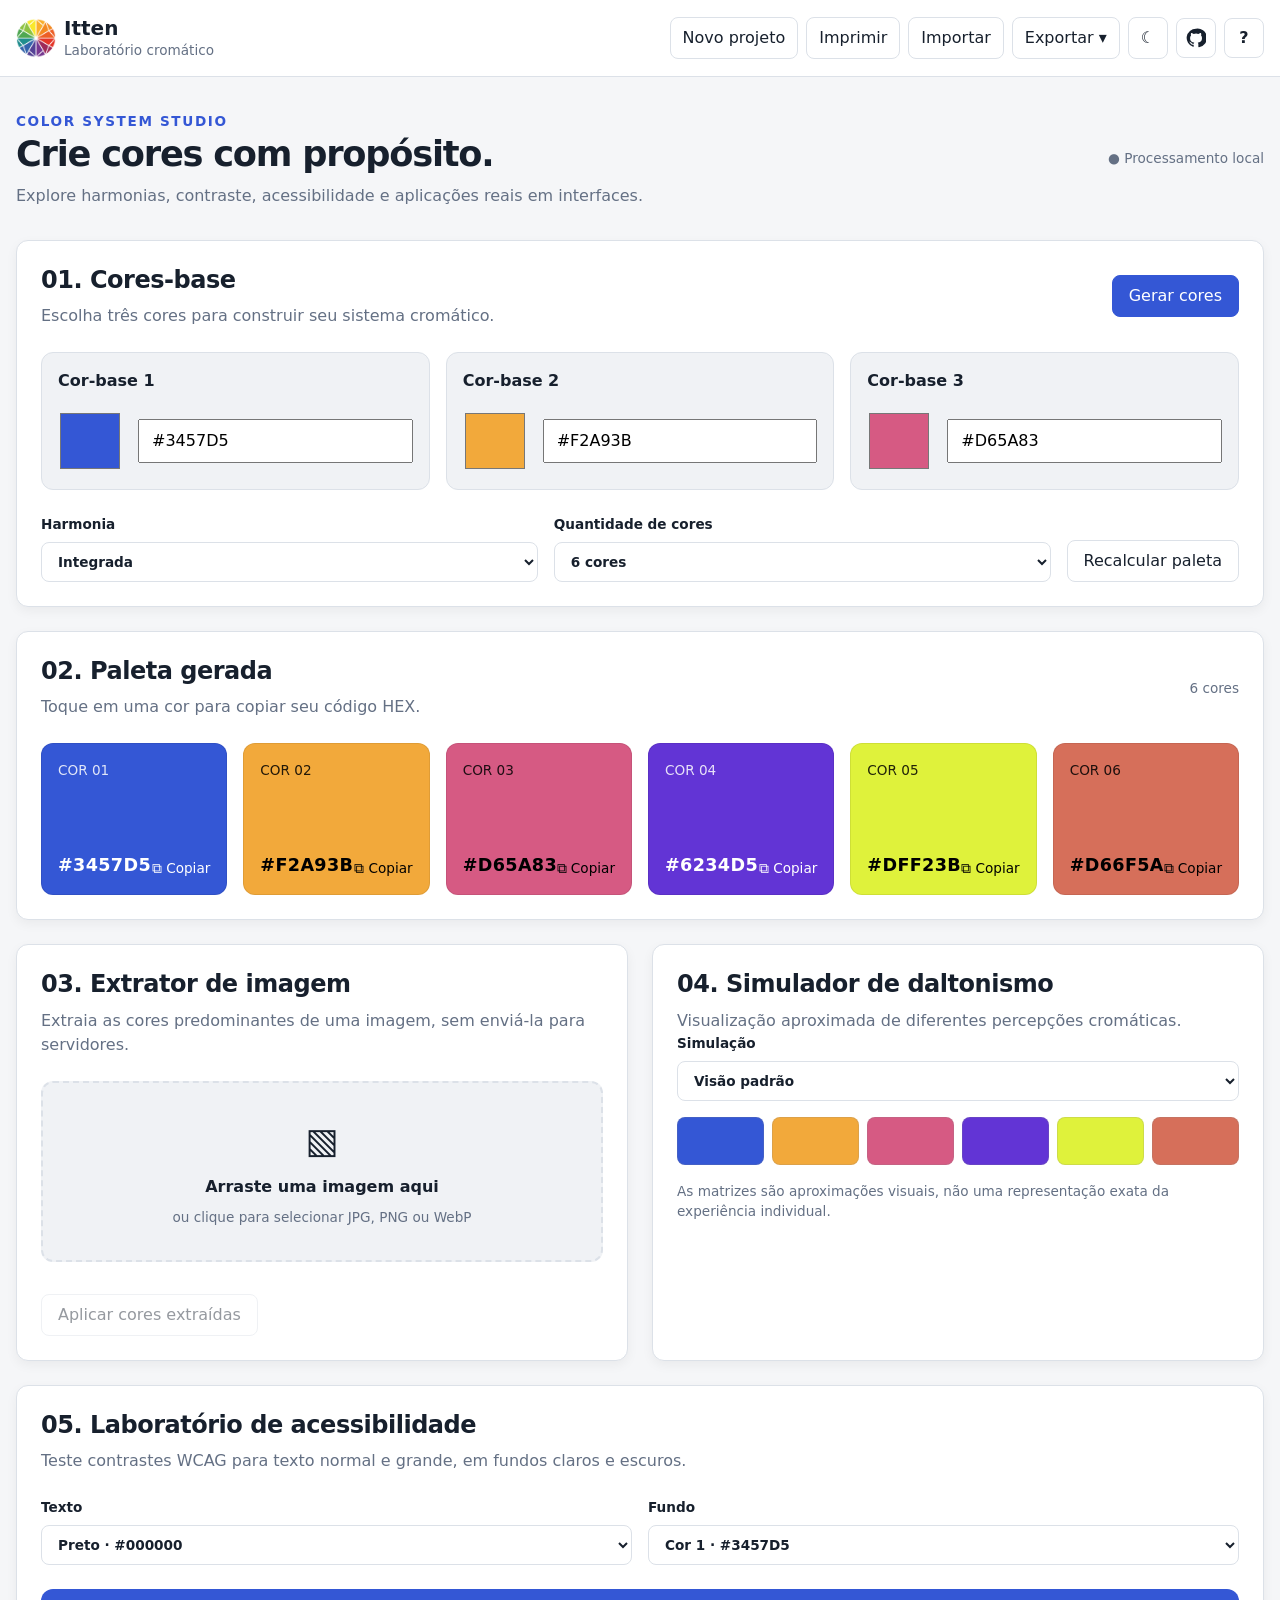
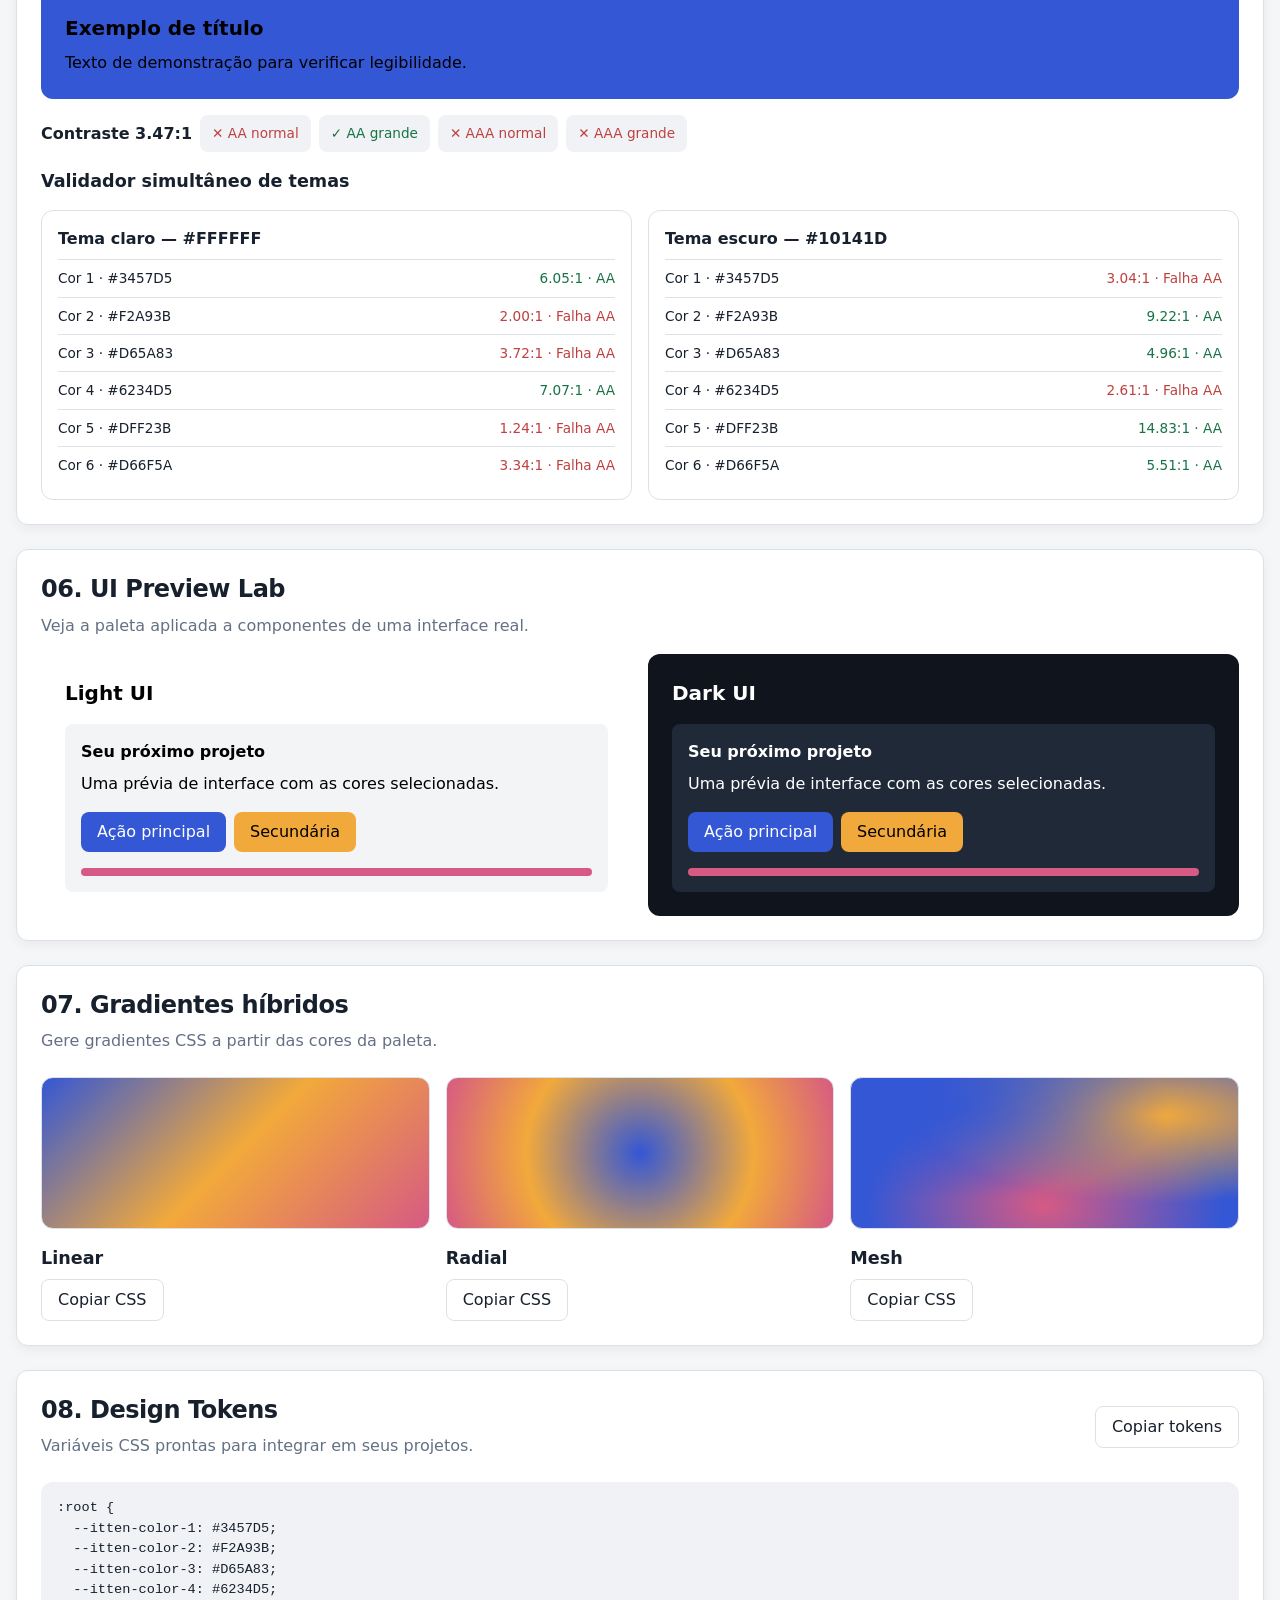
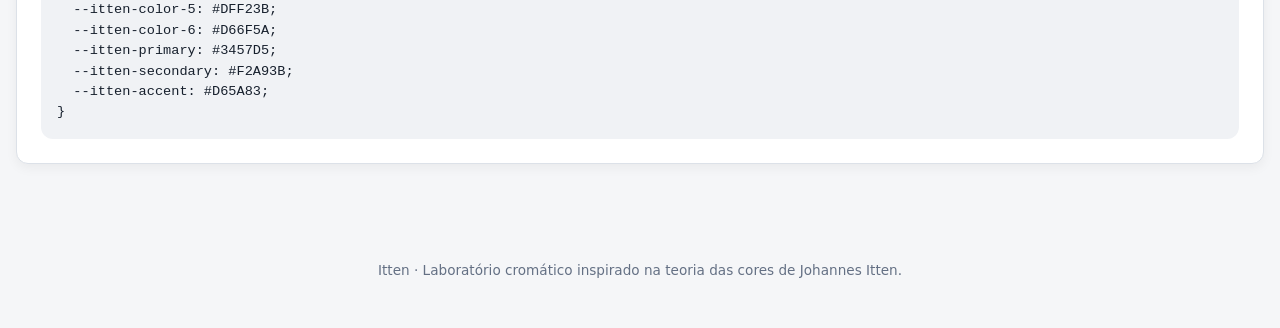
==== commit 965b7615: "Update index.html" ====
--- a/index.html
+++ b/index.html
@@ -1,22 +1,49 @@
-
 <!DOCTYPE html>
 <html lang="pt-BR">
 <head>
-  <link rel="icon" type="image/png" href="./icon-192.png">
-<link rel="apple-touch-icon" href="./icon-192.png">
   <meta charset="UTF-8">
   <meta name="viewport" content="width=device-width, initial-scale=1">
   <meta name="theme-color" content="#f5f6f8">
   <meta name="description" content="Itten: laboratório cromático, harmonias, acessibilidade e design tokens.">
   <meta name="color-scheme" content="light dark">
+
+  <!-- Identidade visual unificada -->
+  <link rel="icon" type="image/png" sizes="192x192" href="./icon-192.png">
+  <link rel="apple-touch-icon" href="./icon-192.png">
+
+  <!-- Configuração PWA -->
   <link rel="manifest" href="./manifest.json">
+
+  <!-- Estilos -->
   <link rel="stylesheet" href="./style.css">
+
   <title>Itten — Laboratório Cromático</title>
+
+  <!-- Ajuste visual do logotipo -->
+  <style>
+    .brand-logo {
+      display: block;
+      width: 40px;
+      height: 40px;
+      object-fit: contain;
+      flex-shrink: 0;
+      border-radius: 8px;
+    }
+  </style>
 </head>
+
 <body>
   <header class="topbar">
+
+    <!-- Logotipo oficial -->
     <div class="brand">
-      <span class="brand-icon" aria-hidden="true">◉</span>
+      <img
+        class="brand-logo"
+        src="./icon-192.png"
+        alt="Logotipo do Itten"
+        width="40"
+        height="40"
+      >
       <div>
         <strong>Itten</strong>
         <small>Laboratório cromático</small>
@@ -29,7 +56,15 @@
       <button id="importBtn" type="button">Importar</button>
 
       <div class="export-menu">
-        <button id="exportBtn" type="button" aria-expanded="false" aria-controls="exportOptions">Exportar ▾</button>
+        <button
+          id="exportBtn"
+          type="button"
+          aria-expanded="false"
+          aria-controls="exportOptions"
+        >
+          Exportar ▾
+        </button>
+
         <div id="exportOptions" class="export-options" hidden>
           <button type="button" data-export="json">JSON</button>
           <button type="button" data-export="txt">TXT</button>
@@ -39,51 +74,86 @@
         </div>
       </div>
 
-      <button id="themeBtn" type="button" aria-label="Alternar tema" title="Alternar tema">☾</button>
-
-      <a class="icon-link"
-         href="https://github.com/magpe-stack/Itten"
-         target="_blank"
-         rel="noopener noreferrer"
-         aria-label="GitHub"
-         title="Repositório GitHub">
-        <svg viewBox="0 0 24 24" width="20" height="20" fill="currentColor" aria-hidden="true">
+      <button
+        id="themeBtn"
+        type="button"
+        aria-label="Alternar tema"
+        title="Alternar tema"
+      >☾</button>
+
+      <!-- Repositório oficial -->
+      <a
+        class="icon-link"
+        href="https://github.com/magpe-stack/Itten"
+        target="_blank"
+        rel="noopener noreferrer"
+        aria-label="GitHub"
+        title="Repositório GitHub"
+      >
+        <svg
+          viewBox="0 0 24 24"
+          width="20"
+          height="20"
+          fill="currentColor"
+          aria-hidden="true"
+        >
           <path d="M12 .8a11.2 11.2 0 0 0-3.54 21.83c.56.1.76-.24.76-.54v-2.1c-3.1.67-3.75-1.32-3.75-1.32-.5-1.28-1.23-1.62-1.23-1.62-1.01-.69.08-.68.08-.68 1.12.08 1.71 1.15 1.71 1.15 1 .1.78 2.06 3.26 1.45.1-.73.39-1.23.71-1.51-2.48-.28-5.09-1.24-5.09-5.54 0-1.22.44-2.22 1.15-3-.12-.28-.5-1.42.11-2.96 0 0 .94-.3 3.08 1.14a10.7 10.7 0 0 1 5.6 0c2.14-1.44 3.08-1.14 3.08-1.14.61 1.54.23 2.68.11 2.96.72.78 1.15 1.78 1.15 3 0 4.31-2.62 5.25-5.11 5.53.4.35.75 1.03.75 2.08v3.08c0 .3.2.65.77.54A11.2 11.2 0 0 0 12 .8Z"/>
         </svg>
       </a>
 
-      <a class="icon-link"
-         href="https://github.com/magpe-stack/Itten/blob/main/README.md"
-         target="_blank"
-         rel="noopener noreferrer"
-         aria-label="Ajuda"
-         title="Manual">?</a>
+      <!-- Manual oficial -->
+      <a
+        class="icon-link"
+        href="https://github.com/magpe-stack/Itten/blob/main/README.md"
+        target="_blank"
+        rel="noopener noreferrer"
+        aria-label="Ajuda"
+        title="Manual"
+      >?</a>
     </nav>
   </header>
 
   <main class="container">
+
+    <!-- Introdução -->
     <section class="intro">
       <div>
         <span class="eyebrow">COLOR SYSTEM STUDIO</span>
         <h1>Crie cores com propósito.</h1>
-        <p>Explore harmonias, contraste, acessibilidade e aplicações reais em interfaces.</p>
-      </div>
+        <p>
+          Explore harmonias, contraste, acessibilidade
+          e aplicações reais em interfaces.
+        </p>
+      </div>
+
       <span class="status">● Processamento local</span>
     </section>
 
+    <!-- 01. Cores-base -->
     <section class="panel">
       <div class="section-head">
         <div>
           <h2>01. Cores-base</h2>
-          <p>Escolha três cores para construir seu sistema cromático.</p>
+          <p>
+            Escolha três cores para construir
+            seu sistema cromático.
+          </p>
         </div>
-        <button id="randomBtn" class="primary" type="button">Gerar cores</button>
+
+        <button
+          id="randomBtn"
+          class="primary"
+          type="button"
+        >
+          Gerar cores
+        </button>
       </div>
 
       <div id="baseInputs" class="base-grid"></div>
 
       <div class="control-row">
-        <label for="harmony">Harmonia
+        <label for="harmony">
+          Harmonia
           <select id="harmony">
             <option value="integrated">Integrada</option>
             <option value="complementary">Complementar</option>
@@ -95,7 +165,8 @@
           </select>
         </label>
 
-        <label for="count">Quantidade de cores
+        <label for="count">
+          Quantidade de cores
           <select id="count">
             <option value="5">5 cores</option>
             <option value="6" selected>6 cores</option>
@@ -105,54 +176,82 @@
           </select>
         </label>
 
-        <button id="regenerateBtn" type="button">Recalcular paleta</button>
-      </div>
-    </section>
-
+        <button id="regenerateBtn" type="button">
+          Recalcular paleta
+        </button>
+      </div>
+    </section>
+
+    <!-- 02. Paleta -->
     <section class="panel">
       <div class="section-head">
         <div>
           <h2>02. Paleta gerada</h2>
-          <p>Toque em uma cor para copiar seu código HEX.</p>
+          <p>
+            Toque em uma cor para copiar seu código HEX.
+          </p>
         </div>
+
         <span id="paletteCount" class="muted"></span>
       </div>
+
       <div id="palette" class="palette-grid"></div>
     </section>
 
+    <!-- 03 e 04 -->
     <div class="two-col">
+
+      <!-- Extrator de imagem -->
       <section class="panel">
         <h2>03. Extrator de imagem</h2>
-        <p>Extraia as cores predominantes de uma imagem, sem enviá-la para servidores.</p>
-
-        <div id="dropzone"
-             class="dropzone"
-             role="button"
-             tabindex="0"
-             aria-label="Selecionar imagem">
+        <p>
+          Extraia as cores predominantes de uma imagem,
+          sem enviá-la para servidores.
+        </p>
+
+        <div
+          id="dropzone"
+          class="dropzone"
+          role="button"
+          tabindex="0"
+          aria-label="Selecionar imagem"
+        >
           <span class="drop-icon">▧</span>
           <strong>Arraste uma imagem aqui</strong>
-          <span>ou clique para selecionar JPG, PNG ou WebP</span>
+          <span>
+            ou clique para selecionar JPG, PNG ou WebP
+          </span>
         </div>
 
-        <!-- Input fora da dropzone para evitar propagação de cliques -->
-        <input id="imageInput"
-               type="file"
-               accept="image/png,image/jpeg,image/webp"
-               hidden>
+        <!-- Input separado da área de upload -->
+        <input
+          id="imageInput"
+          type="file"
+          accept="image/png,image/jpeg,image/webp"
+          hidden
+        >
 
         <div id="extracted" class="swatch-row"></div>
 
-        <button id="applyExtracted" type="button" disabled>
+        <button
+          id="applyExtracted"
+          type="button"
+          disabled
+        >
           Aplicar cores extraídas
         </button>
       </section>
 
+      <!-- Daltonismo -->
       <section class="panel">
         <h2>04. Simulador de daltonismo</h2>
-        <p>Visualização aproximada de diferentes percepções cromáticas.</p>
-
-        <label for="vision">Simulação
+        <p>
+          Visualização aproximada de diferentes
+          percepções cromáticas.
+        </p>
+
+        <label for="vision">
+          Simulação
           <select id="vision">
             <option value="normal">Visão padrão</option>
             <option value="protanopia">Protanopia</option>
@@ -161,37 +260,56 @@
           </select>
         </label>
 
-        <div id="visionPalette" class="swatch-row vision-row"></div>
+        <div
+          id="visionPalette"
+          class="swatch-row vision-row"
+        ></div>
 
         <p class="note">
-          As matrizes são aproximações visuais, não uma representação exata da experiência individual.
+          As matrizes são aproximações visuais,
+          não uma representação exata da experiência individual.
         </p>
       </section>
     </div>
 
+    <!-- 05. Acessibilidade -->
     <section class="panel">
       <h2>05. Laboratório de acessibilidade</h2>
-      <p>Teste contrastes WCAG para texto normal e grande, em fundos claros e escuros.</p>
+      <p>
+        Teste contrastes WCAG para texto normal e grande,
+        em fundos claros e escuros.
+      </p>
 
       <div class="control-row">
-        <label for="foreground">Texto
+        <label for="foreground">
+          Texto
           <select id="foreground"></select>
         </label>
 
-        <label for="backgroundColor">Fundo
+        <label for="backgroundColor">
+          Fundo
           <select id="backgroundColor"></select>
         </label>
       </div>
 
-      <div id="contrastResult" class="contrast-result" aria-live="polite"></div>
+      <div
+        id="contrastResult"
+        class="contrast-result"
+        aria-live="polite"
+      ></div>
 
       <h3>Validador simultâneo de temas</h3>
+
       <div id="dualContrast" class="dual-grid"></div>
     </section>
 
+    <!-- 06. UI Preview -->
     <section class="panel">
       <h2>06. UI Preview Lab</h2>
-      <p>Veja a paleta aplicada a componentes de uma interface real.</p>
+      <p>
+        Veja a paleta aplicada a componentes
+        de uma interface real.
+      </p>
 
       <div class="preview-grid">
         <div id="previewLight" class="ui-preview"></div>
@@ -199,55 +317,107 @@
       </div>
     </section>
 
+    <!-- 07. Gradientes -->
     <section class="panel">
       <h2>07. Gradientes híbridos</h2>
-      <p>Gere gradientes CSS a partir das cores da paleta.</p>
+      <p>
+        Gere gradientes CSS a partir das cores da paleta.
+      </p>
 
       <div class="gradient-grid">
+
         <article class="gradient-card">
-          <div id="linearPreview" class="gradient-preview"></div>
+          <div
+            id="linearPreview"
+            class="gradient-preview"
+          ></div>
           <h3>Linear</h3>
-          <button type="button" data-copy-gradient="linear">Copiar CSS</button>
+          <button
+            type="button"
+            data-copy-gradient="linear"
+          >
+            Copiar CSS
+          </button>
         </article>
 
         <article class="gradient-card">
-          <div id="radialPreview" class="gradient-preview"></div>
+          <div
+            id="radialPreview"
+            class="gradient-preview"
+          ></div>
           <h3>Radial</h3>
-          <button type="button" data-copy-gradient="radial">Copiar CSS</button>
+          <button
+            type="button"
+            data-copy-gradient="radial"
+          >
+            Copiar CSS
+          </button>
         </article>
 
         <article class="gradient-card">
-          <div id="meshPreview" class="gradient-preview"></div>
+          <div
+            id="meshPreview"
+            class="gradient-preview"
+          ></div>
           <h3>Mesh</h3>
-          <button type="button" data-copy-gradient="mesh">Copiar CSS</button>
+          <button
+            type="button"
+            data-copy-gradient="mesh"
+          >
+            Copiar CSS
+          </button>
         </article>
-      </div>
-    </section>
-
+
+      </div>
+    </section>
+
+    <!-- 08. Design Tokens -->
     <section class="panel">
       <div class="section-head">
         <div>
           <h2>08. Design Tokens</h2>
-          <p>Variáveis CSS prontas para integrar em seus projetos.</p>
+          <p>
+            Variáveis CSS prontas para integrar
+            em seus projetos.
+          </p>
         </div>
-        <button id="copyTokens" type="button">Copiar tokens</button>
-      </div>
-
-      <pre id="tokensPreview" class="code-preview"></pre>
-    </section>
+
+        <button id="copyTokens" type="button">
+          Copiar tokens
+        </button>
+      </div>
+
+      <pre
+        id="tokensPreview"
+        class="code-preview"
+      ></pre>
+    </section>
+
   </main>
 
   <footer class="footer">
-    Itten · Laboratório cromático inspirado na teoria das cores de Johannes Itten.
+    Itten · Laboratório cromático inspirado na teoria
+    das cores de Johannes Itten.
   </footer>
 
-  <input id="jsonInput"
-         type="file"
-         accept=".json,application/json"
-         hidden>
-
-  <div id="toast" class="toast" role="status" aria-live="polite"></div>
-
+  <!-- Importação de projetos JSON -->
+  <input
+    id="jsonInput"
+    type="file"
+    accept=".json,application/json"
+    hidden
+  >
+
+  <!-- Notificações -->
+  <div
+    id="toast"
+    class="toast"
+    role="status"
+    aria-live="polite"
+  ></div>
+
+  <!-- Lógica principal -->
   <script src="./app.js" defer></script>
+
 </body>
 </html>
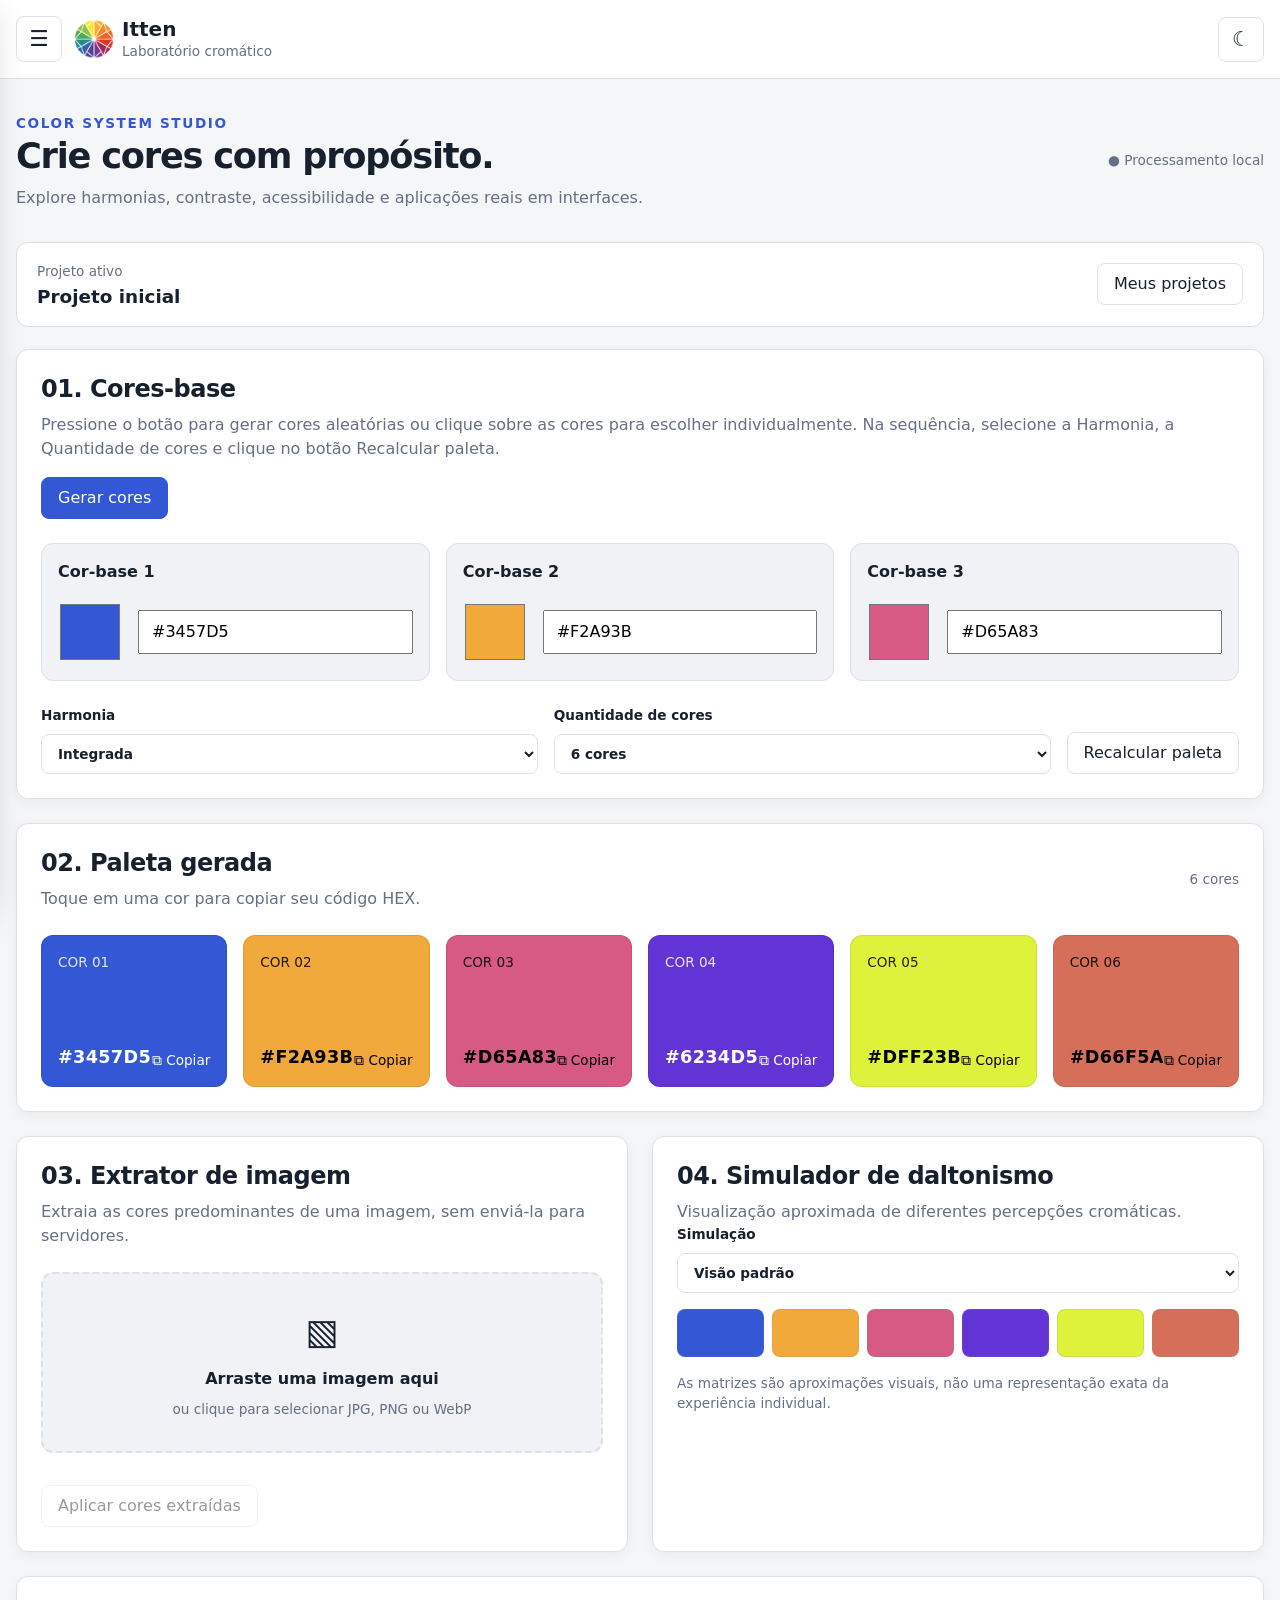
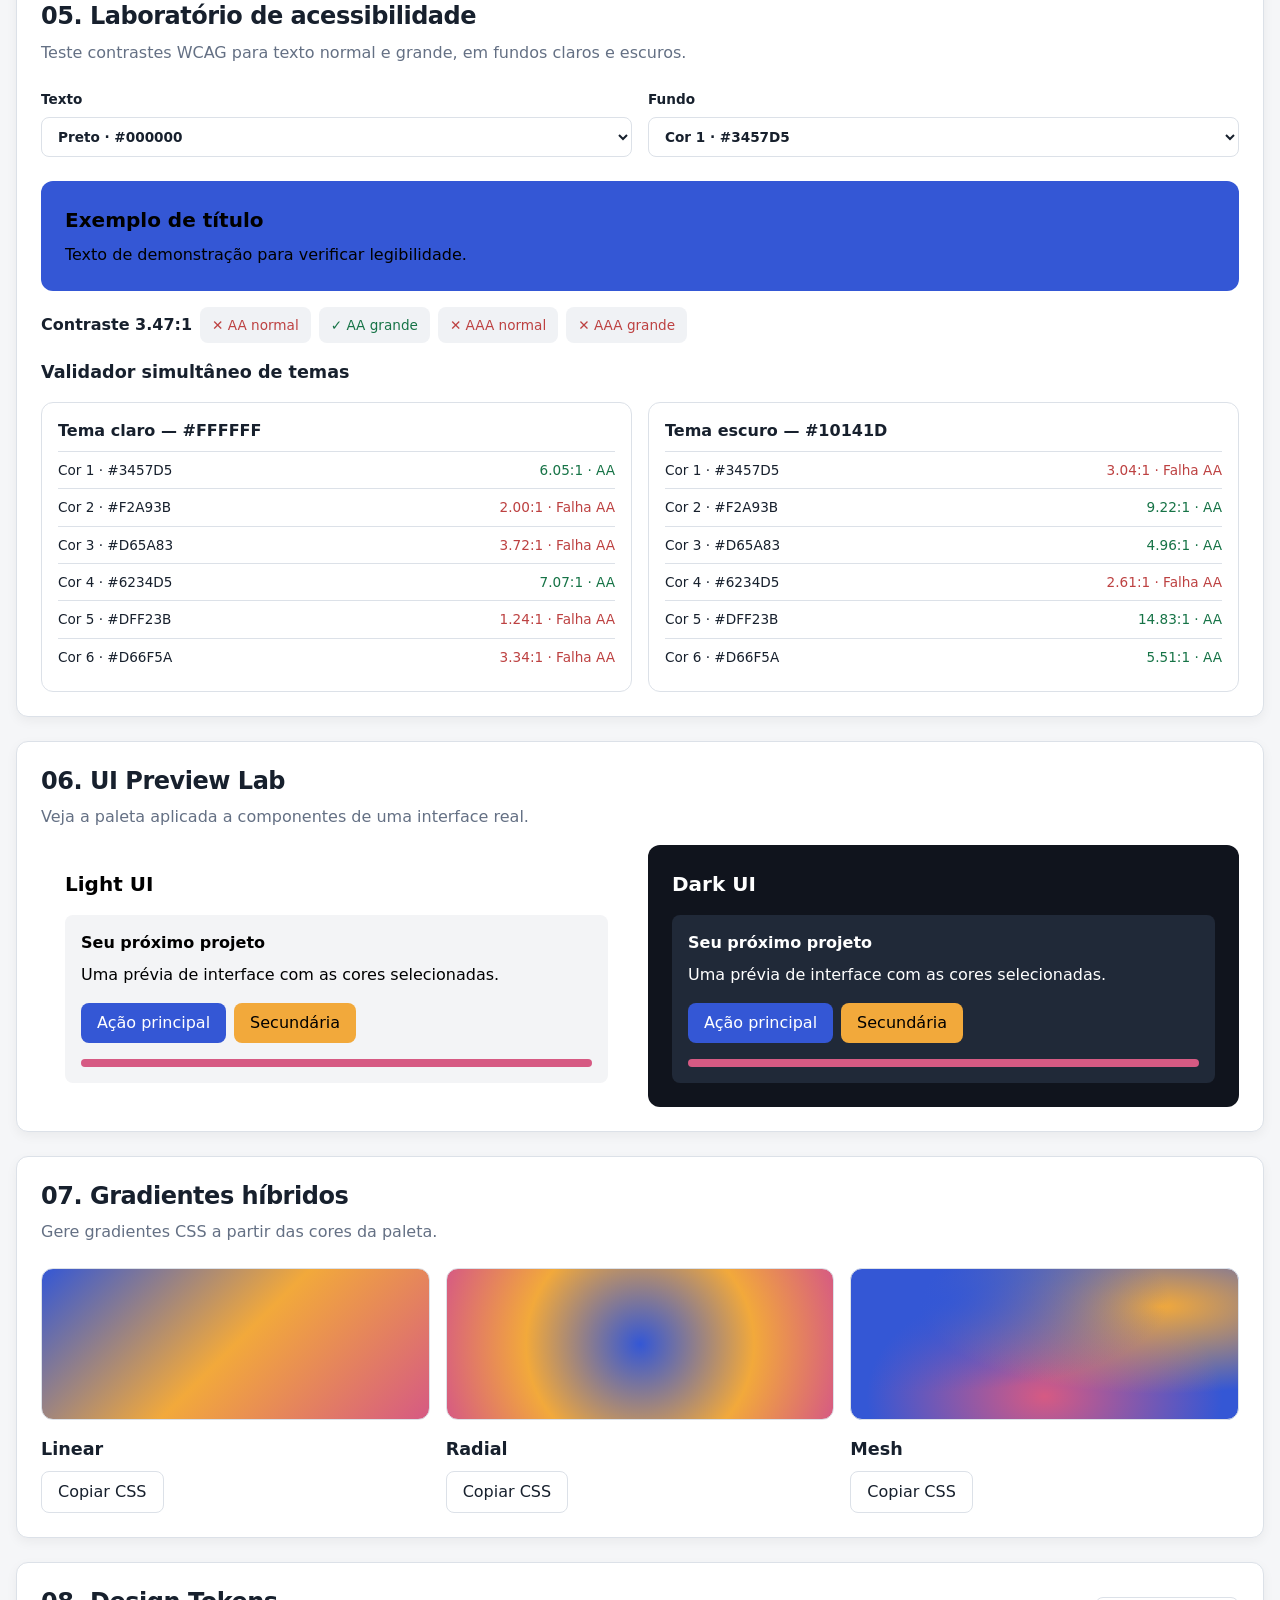
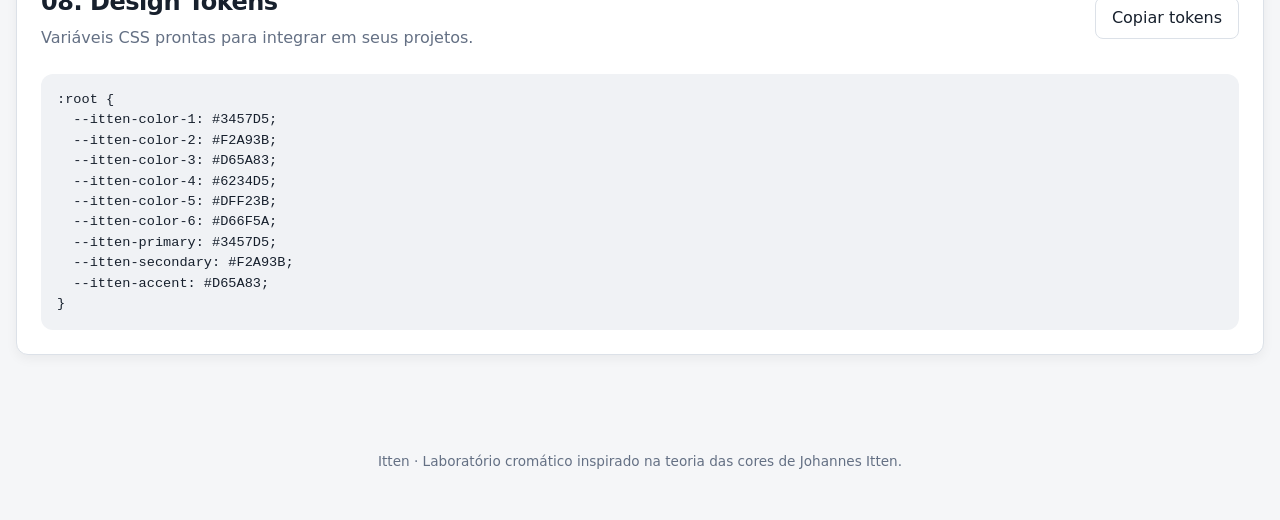
==== commit c6ec2551: "Add files via upload" ====
--- a/index.html
+++ b/index.html
@@ -13,6 +13,19 @@
 
   <!-- Configuração PWA -->
   <link rel="manifest" href="./manifest.json">
+
+  <!-- Splash apenas em PWA instalado no celular; executado antes da renderização. -->
+  <script>
+    (() => {
+      const mobile = matchMedia('(max-width: 760px) and (pointer: coarse)').matches;
+      const installed = matchMedia('(display-mode: standalone)').matches ||
+        navigator.standalone === true;
+      const reduced = matchMedia('(prefers-reduced-motion: reduce)').matches;
+      if (mobile && installed && !reduced) {
+        document.documentElement.classList.add('itten-splash-active');
+      }
+    })();
+  </script>
 
   <!-- Estilos -->
   <link rel="stylesheet" href="./style.css">
@@ -33,6 +46,34 @@
 </head>
 
 <body>
+  <!-- Abertura cinematográfica: somente no celular, em modo instalado. -->
+  <div id="ittenSplash" class="itten-splash" aria-hidden="true">
+    <div class="itten-splash-center">
+      <div class="itten-splash-halo"></div>
+      <img class="itten-splash-logo" src="./icon-192.png" alt="" width="128" height="128" fetchpriority="high">
+      <div class="itten-splash-name">ITTEN</div>
+      <div class="itten-splash-subtitle">LABORATÓRIO CROMÁTICO</div>
+    </div>
+  </div>
+
+  <div id="menuBackdrop" class="menu-backdrop" hidden></div>
+  <aside id="sideMenu" class="side-menu" aria-label="Menu de ações" aria-hidden="true" inert>
+    <div class="side-head"><strong>Menu Itten</strong><button id="closeMenuBtn" type="button" aria-label="Fechar menu">✕</button></div>
+    <button id="newBtn" type="button">＋ Novo projeto</button>
+    <button id="printBtn" type="button">▣ Imprimir</button>
+    <button id="importBtn" type="button">↑ Importar</button>
+    <button id="exportBtn" type="button" aria-expanded="false" aria-controls="exportOptions">↓ Exportar <span aria-hidden="true">⌄</span></button>
+    <div id="exportOptions" class="export-options" hidden>
+      <button type="button" data-export="json">JSON</button>
+      <button type="button" data-export="txt">TXT</button>
+      <button type="button" data-export="jpeg">JPEG</button>
+      <button type="button" data-export="css">CSS Tokens</button>
+      <button type="button" data-export="tailwind">Tailwind JS</button>
+    </div>
+    <a href="https://github.com/magpe-stack/Itten/blob/main/README.md" target="_blank" rel="noopener noreferrer">? Ajuda</a>
+    <a href="https://github.com/magpe-stack/Itten" target="_blank" rel="noopener noreferrer">◉ GitHub</a>
+  </aside>
+
   <header class="topbar">
 
     <!-- Logotipo oficial -->
@@ -50,67 +91,8 @@
       </div>
     </div>
 
-    <nav class="toolbar" aria-label="Menu principal">
-      <button id="newBtn" type="button">Novo projeto</button>
-      <button id="printBtn" type="button">Imprimir</button>
-      <button id="importBtn" type="button">Importar</button>
-
-      <div class="export-menu">
-        <button
-          id="exportBtn"
-          type="button"
-          aria-expanded="false"
-          aria-controls="exportOptions"
-        >
-          Exportar ▾
-        </button>
-
-        <div id="exportOptions" class="export-options" hidden>
-          <button type="button" data-export="json">JSON</button>
-          <button type="button" data-export="txt">TXT</button>
-          <button type="button" data-export="jpeg">JPEG</button>
-          <button type="button" data-export="css">CSS Tokens</button>
-          <button type="button" data-export="tailwind">Tailwind JS</button>
-        </div>
-      </div>
-
-      <button
-        id="themeBtn"
-        type="button"
-        aria-label="Alternar tema"
-        title="Alternar tema"
-      >☾</button>
-
-      <!-- Repositório oficial -->
-      <a
-        class="icon-link"
-        href="https://github.com/magpe-stack/Itten"
-        target="_blank"
-        rel="noopener noreferrer"
-        aria-label="GitHub"
-        title="Repositório GitHub"
-      >
-        <svg
-          viewBox="0 0 24 24"
-          width="20"
-          height="20"
-          fill="currentColor"
-          aria-hidden="true"
-        >
-          <path d="M12 .8a11.2 11.2 0 0 0-3.54 21.83c.56.1.76-.24.76-.54v-2.1c-3.1.67-3.75-1.32-3.75-1.32-.5-1.28-1.23-1.62-1.23-1.62-1.01-.69.08-.68.08-.68 1.12.08 1.71 1.15 1.71 1.15 1 .1.78 2.06 3.26 1.45.1-.73.39-1.23.71-1.51-2.48-.28-5.09-1.24-5.09-5.54 0-1.22.44-2.22 1.15-3-.12-.28-.5-1.42.11-2.96 0 0 .94-.3 3.08 1.14a10.7 10.7 0 0 1 5.6 0c2.14-1.44 3.08-1.14 3.08-1.14.61 1.54.23 2.68.11 2.96.72.78 1.15 1.78 1.15 3 0 4.31-2.62 5.25-5.11 5.53.4.35.75 1.03.75 2.08v3.08c0 .3.2.65.77.54A11.2 11.2 0 0 0 12 .8Z"/>
-        </svg>
-      </a>
-
-      <!-- Manual oficial -->
-      <a
-        class="icon-link"
-        href="https://github.com/magpe-stack/Itten/blob/main/README.md"
-        target="_blank"
-        rel="noopener noreferrer"
-        aria-label="Ajuda"
-        title="Manual"
-      >?</a>
-    </nav>
+    <button id="menuBtn" class="menu-toggle" type="button" aria-label="Abrir menu" aria-controls="sideMenu" aria-expanded="false">☰</button>
+    <button id="themeBtn" class="theme-toggle" type="button" aria-label="Alternar tema" title="Alternar tema">☾</button>
   </header>
 
   <main class="container">
@@ -129,14 +111,18 @@
       <span class="status">● Processamento local</span>
     </section>
 
+    <section class="project-strip" aria-label="Projeto ativo">
+      <div><span class="muted">Projeto ativo</span><strong id="projectNameDisplay">Projeto inicial</strong></div>
+      <button id="projectsBtn" type="button">Meus projetos</button>
+    </section>
+
     <!-- 01. Cores-base -->
     <section class="panel">
       <div class="section-head">
         <div>
           <h2>01. Cores-base</h2>
           <p>
-            Escolha três cores para construir
-            seu sistema cromático.
+            Pressione o botão para gerar cores aleatórias ou clique sobre as cores para escolher individualmente. Na sequência, selecione a Harmonia, a Quantidade de cores e clique no botão Recalcular paleta.
           </p>
         </div>
 
@@ -400,6 +386,29 @@
     das cores de Johannes Itten.
   </footer>
 
+  <dialog id="nameDialog" class="project-dialog" aria-labelledby="nameDialogTitle">
+    <form id="nameForm" method="dialog">
+      <h2 id="nameDialogTitle">Novo projeto</h2>
+      <label for="projectNameInput">Nome do projeto</label>
+      <input id="projectNameInput" type="text" maxlength="80" required autocomplete="off" placeholder="Ex.: Identidade visual">
+      <p id="nameError" class="form-error" role="alert"></p>
+      <div class="dialog-actions"><button id="cancelNameBtn" type="button">Cancelar</button><button class="primary" type="submit">Salvar</button></div>
+    </form>
+  </dialog>
+  <dialog id="projectsDialog" class="project-dialog" aria-labelledby="projectsTitle">
+    <div class="dialog-heading"><h2 id="projectsTitle">Meus projetos</h2><button id="closeProjectsBtn" type="button" aria-label="Fechar">✕</button></div>
+    <div id="projectsList" class="projects-list"></div>
+    <p class="note">Projetos salvos neste navegador. Exporte JSON para manter uma cópia de segurança.</p>
+  </dialog>
+
+  <section id="printReport" class="print-report" aria-label="Relatório para impressão">
+    <h1>Itten — Laboratório Cromático</h1>
+    <h2 id="printProjectName"></h2>
+    <p id="printMetadata"></p>
+    <h3>Cores-base</h3><div id="printBases" class="print-colors"></div>
+    <h3>Paleta gerada</h3><div id="printPalette" class="print-colors"></div>
+  </section>
+
   <!-- Importação de projetos JSON -->
   <input
     id="jsonInput"
--- a/style.css
+++ b/style.css
@@ -278,3 +278,121 @@
   .color-card { min-height: 152px; break-inside: avoid; }
   .copy-icon { display: none; }
 }
+
+
+/* ITTEN — abertura cinematográfica para PWA instalado em celulares */
+.itten-splash { display: none; }
+html.itten-splash-active .itten-splash {
+  display: grid;
+  place-items: center;
+  position: fixed;
+  inset: 0;
+  z-index: 2147483647;
+  overflow: hidden;
+  background: #050509;
+  color: #fff;
+  pointer-events: auto;
+  animation: itten-splash-exit 2000ms ease-in-out both;
+}
+.itten-splash-center {
+  position: relative;
+  display: flex;
+  flex-direction: column;
+  align-items: center;
+  justify-content: center;
+  isolation: isolate;
+  transform: translateY(-2vh);
+}
+.itten-splash-halo {
+  position: absolute;
+  z-index: -1;
+  width: 270px;
+  height: 270px;
+  border-radius: 50%;
+  background: conic-gradient(from 30deg, #3457d5, #ae64b6, #d65a83, #f2a93b, #4bbca0, #3457d5);
+  filter: blur(62px);
+  opacity: 0;
+  animation: itten-halo 2000ms ease-in-out both;
+}
+.itten-splash-logo {
+  display: block;
+  width: 128px;
+  height: 128px;
+  object-fit: contain;
+  border-radius: 24px;
+  opacity: 0;
+  animation: itten-logo 2000ms cubic-bezier(.2,.7,.2,1) both;
+}
+.itten-splash-name {
+  margin-top: 28px;
+  font: 700 2.1rem/1.1 Inter, ui-sans-serif, system-ui, sans-serif;
+  letter-spacing: .38em;
+  padding-left: .38em;
+  opacity: 0;
+  animation: itten-wordmark 2000ms ease-out both;
+}
+.itten-splash-subtitle {
+  margin-top: 11px;
+  font: 500 .63rem/1.3 Inter, ui-sans-serif, system-ui, sans-serif;
+  letter-spacing: .23em;
+  padding-left: .23em;
+  color: #c8c9d3;
+  opacity: 0;
+  animation: itten-wordmark 2000ms ease-out both;
+}
+@keyframes itten-logo {
+  0%, 8% { opacity: 0; transform: scale(.78); filter: brightness(.65); }
+  22% { opacity: 1; }
+  65% { opacity: 1; transform: scale(1.06); filter: brightness(1.13); }
+  78% { opacity: 1; transform: scale(1.04); }
+  100% { opacity: 1; transform: scale(1.04); }
+}
+@keyframes itten-halo {
+  0%, 12% { opacity: 0; transform: scale(.65) rotate(-30deg); }
+  45% { opacity: .48; }
+  70% { opacity: .55; transform: scale(1.1) rotate(22deg); }
+  100% { opacity: .2; transform: scale(1.2) rotate(35deg); }
+}
+@keyframes itten-wordmark {
+  0%, 22% { opacity: 0; transform: translateY(14px); }
+  48%, 100% { opacity: 1; transform: translateY(0); }
+}
+@keyframes itten-splash-exit {
+  0%, 70% { opacity: 1; visibility: visible; }
+  100% { opacity: 0; visibility: hidden; }
+}
+@media (prefers-reduced-motion: reduce) {
+  .itten-splash, .itten-splash * { animation: none !important; }
+  html.itten-splash-active .itten-splash { display: none !important; }
+}
+@media print {
+  .itten-splash { display: none !important; }
+}
+
+/* ITTEN v4 — menu lateral, projetos e impressão */
+.topbar{flex-wrap:nowrap;justify-content:flex-start;gap:12px;position:relative;z-index:2}
+.topbar .brand{order:1;min-width:0}.topbar .menu-toggle{order:0;flex:none;font-size:1.35rem;width:46px;padding:6px}
+.topbar .theme-toggle{order:2;margin-left:auto;width:46px;flex:none;font-size:1.3rem;padding:6px}
+.menu-backdrop{position:fixed;inset:0;background:rgba(0,0,0,.5);z-index:99}
+.menu-backdrop[hidden]{display:none}
+.side-menu{position:fixed;top:0;bottom:0;left:0;width:min(330px,88vw);z-index:100;background:var(--surface);border-right:1px solid var(--border);padding:20px;overflow-y:auto;transform:translateX(-105%);transition:transform .22s ease;box-shadow:0 12px 36px #0004;display:flex;flex-direction:column;gap:9px}
+.side-menu.open{transform:translateX(0)}.side-head{display:flex;align-items:center;justify-content:space-between;margin-bottom:16px}
+.side-menu>button:not(#closeMenuBtn),.side-menu>a{display:flex;align-items:center;justify-content:space-between;min-height:48px;width:100%;padding:10px 14px;border:1px solid var(--border);border-radius:10px;background:var(--surface-2);color:var(--text);text-decoration:none;font-weight:600;text-align:left}
+.side-menu>button:hover,.side-menu>a:hover{background:var(--surface)}
+.side-menu .export-options{position:static;width:100%;box-shadow:none;padding:5px 8px;margin:0;border-radius:10px}
+.side-menu .export-options button{width:100%;text-align:left;display:block;border:0}
+.project-strip{display:flex;justify-content:space-between;align-items:center;gap:12px;padding:16px 20px;margin-bottom:22px;border:1px solid var(--border);border-radius:var(--radius);background:var(--surface)}
+.project-strip strong{display:block;font-size:1.15rem;overflow-wrap:anywhere}
+.project-dialog{width:min(520px,calc(100vw - 24px));max-height:85vh;overflow:auto;background:var(--surface);color:var(--text);border:1px solid var(--border);border-radius:16px;padding:24px;box-shadow:0 18px 65px #0005}
+.project-dialog::backdrop{background:#0009}.project-dialog input{width:100%;min-height:46px;padding:10px;margin-top:8px;background:var(--surface-2);border:1px solid var(--border);border-radius:8px;color:var(--text)}
+.project-dialog label{margin-top:16px}.dialog-actions,.dialog-heading{display:flex;align-items:center;justify-content:space-between;gap:12px;margin-top:16px}.dialog-actions{justify-content:flex-end}
+.form-error{color:#d44;min-height:1.3em}.projects-list{display:grid;gap:10px;margin:20px 0}.project-entry{border:1px solid var(--border);border-radius:10px;padding:12px;display:grid;gap:10px}.project-entry strong{overflow-wrap:anywhere}.project-entry small{display:block}.project-entry .project-actions{display:flex;gap:6px;flex-wrap:wrap}.project-actions button{padding:6px 10px;min-height:34px;font-size:.85rem}
+.print-report{display:none}.print-colors{display:grid;grid-template-columns:repeat(3,1fr);gap:12px}.print-swatch{border:1px solid #ccc;border-radius:8px;overflow:hidden;break-inside:avoid}.print-swatch-color{height:90px}.print-swatch-label{padding:8px;color:#111;font-weight:700}
+@media(max-width:420px){.topbar{gap:8px}.brand strong{font-size:1.05rem}.brand small{font-size:.7rem}.brand-logo{width:36px!important;height:36px!important}.project-strip{padding:12px}}
+@media print{
+  .topbar,.menu-backdrop,.side-menu,.container,.footer,.toast,.itten-splash,.project-dialog{display:none!important}
+  body{background:#fff!important;color:#111!important}
+  .print-report{display:block!important;padding:12mm 8mm;color:#111!important}
+  .print-report h1{font-size:24pt;margin:0 0 12px}.print-report h2{font-size:17pt;margin:0 0 8px}.print-report h3{margin:24px 0 12px}.print-report p{color:#333!important}
+  .print-swatch-color{print-color-adjust:exact;-webkit-print-color-adjust:exact}
+}
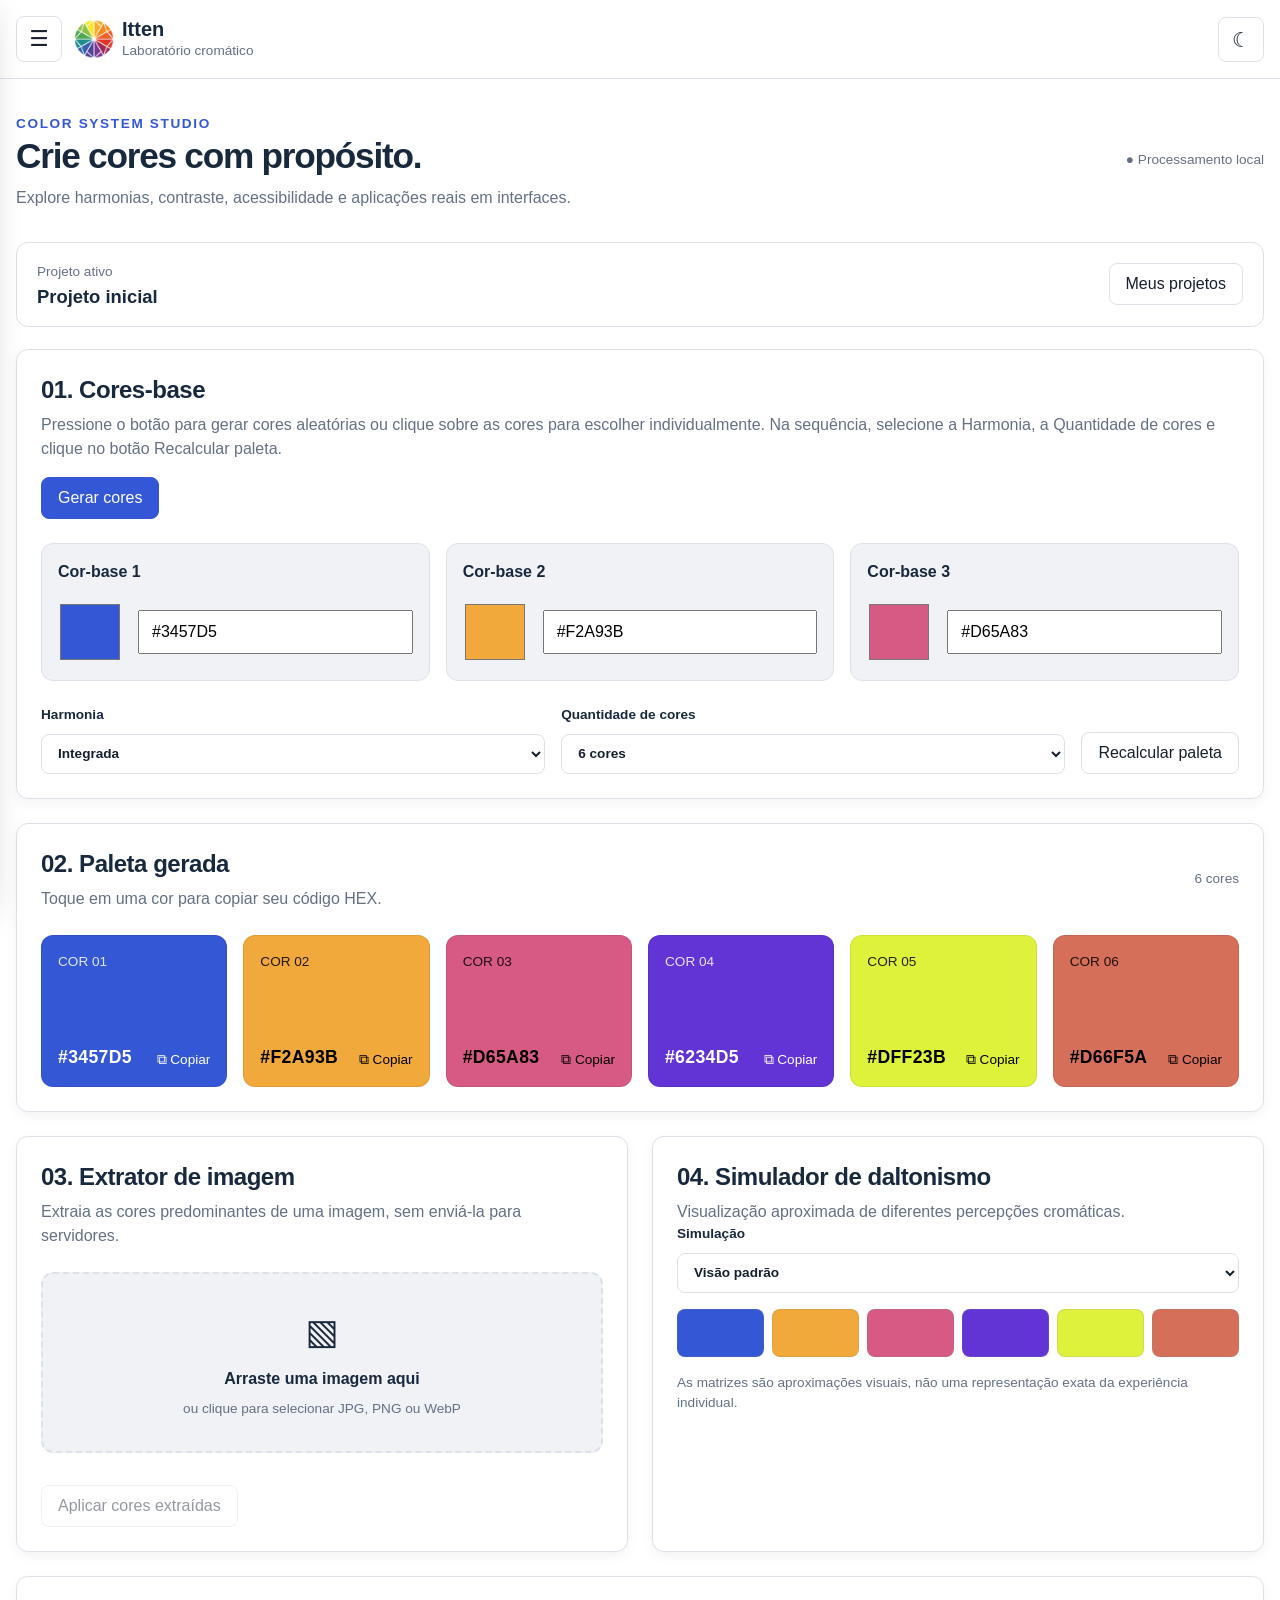
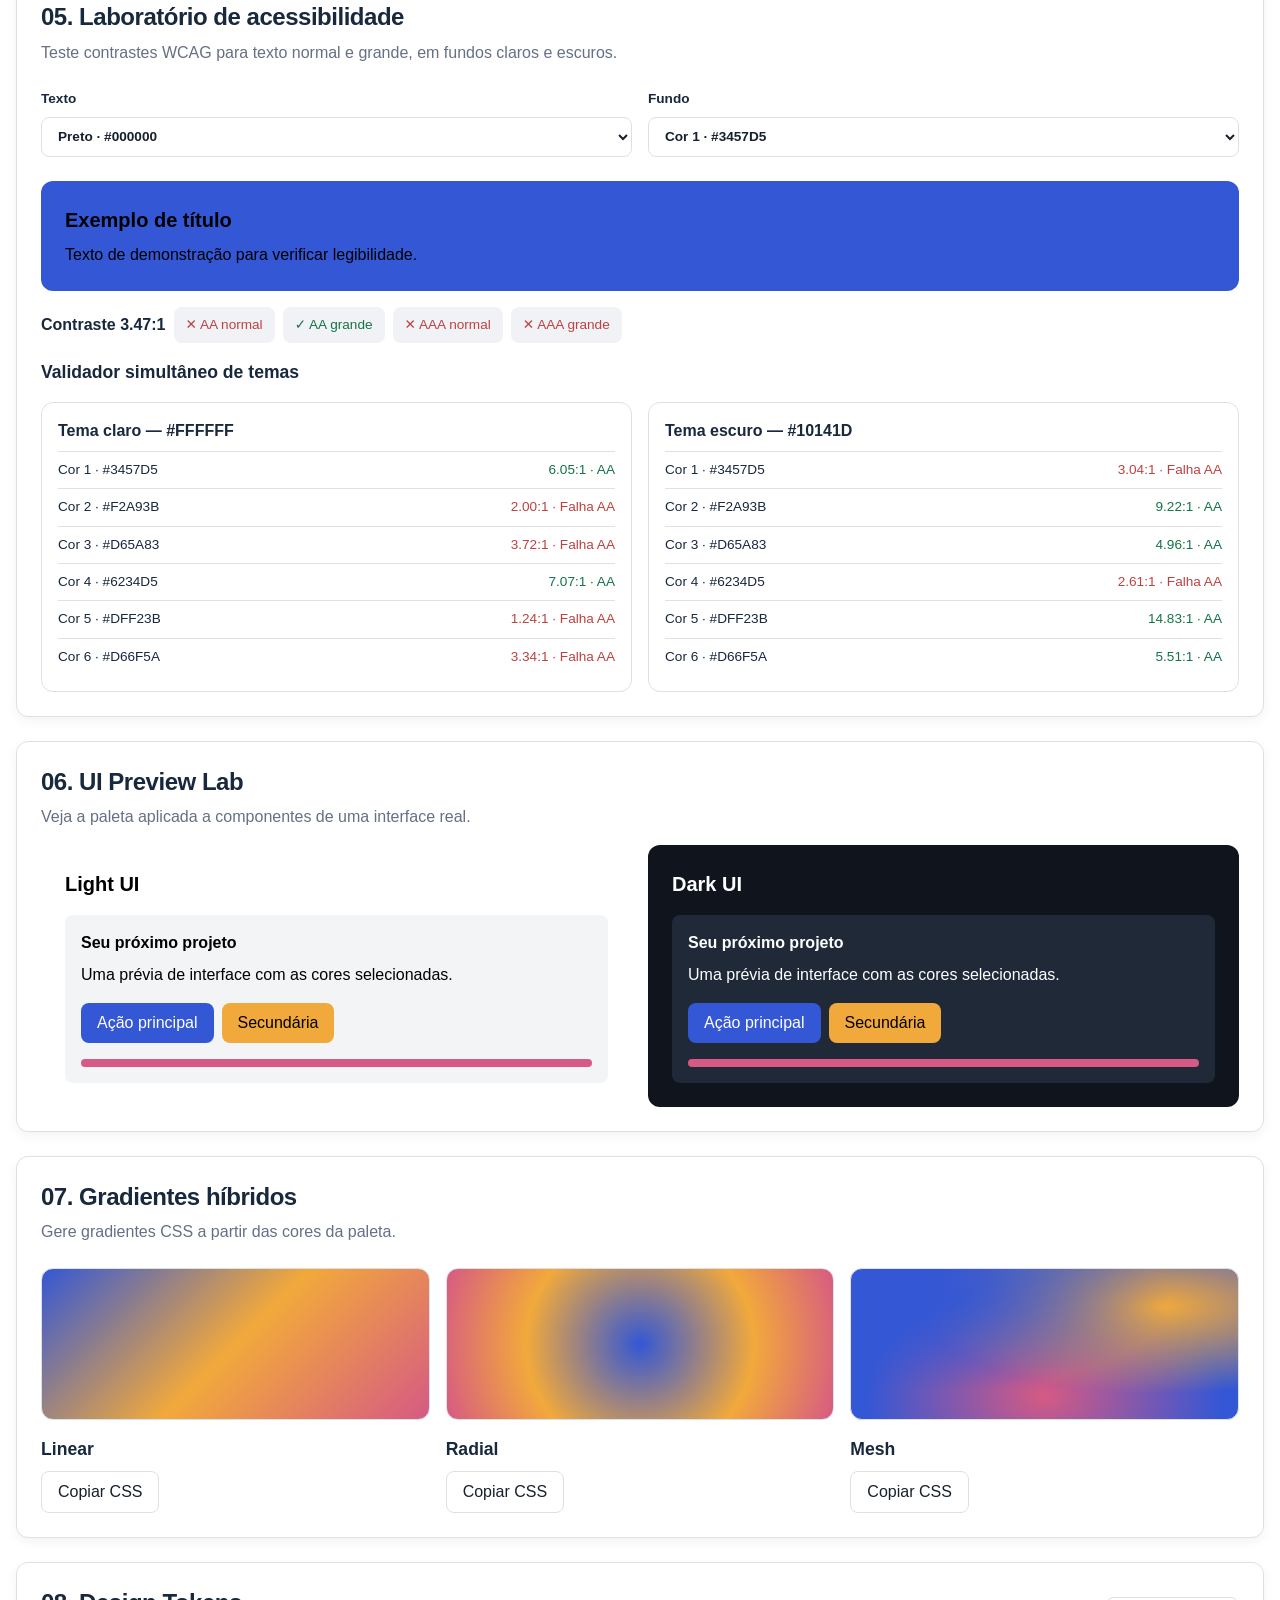
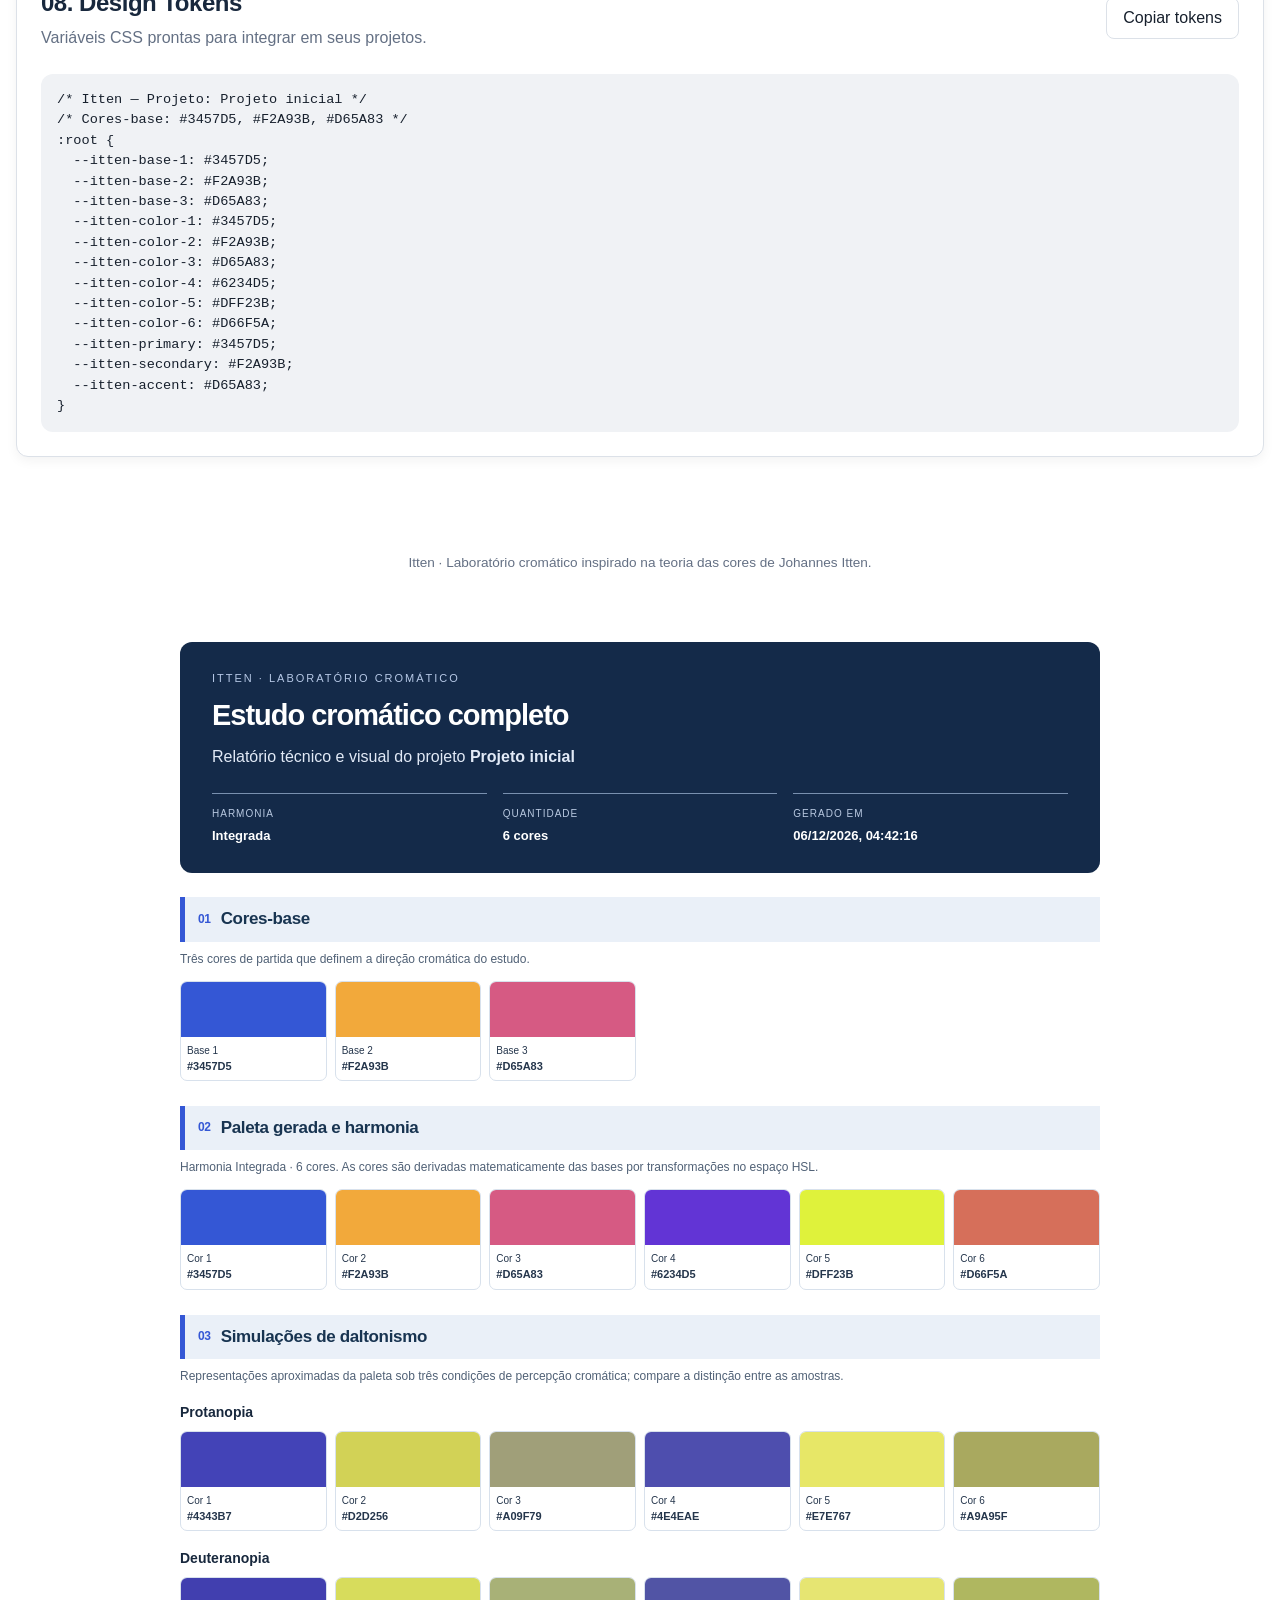
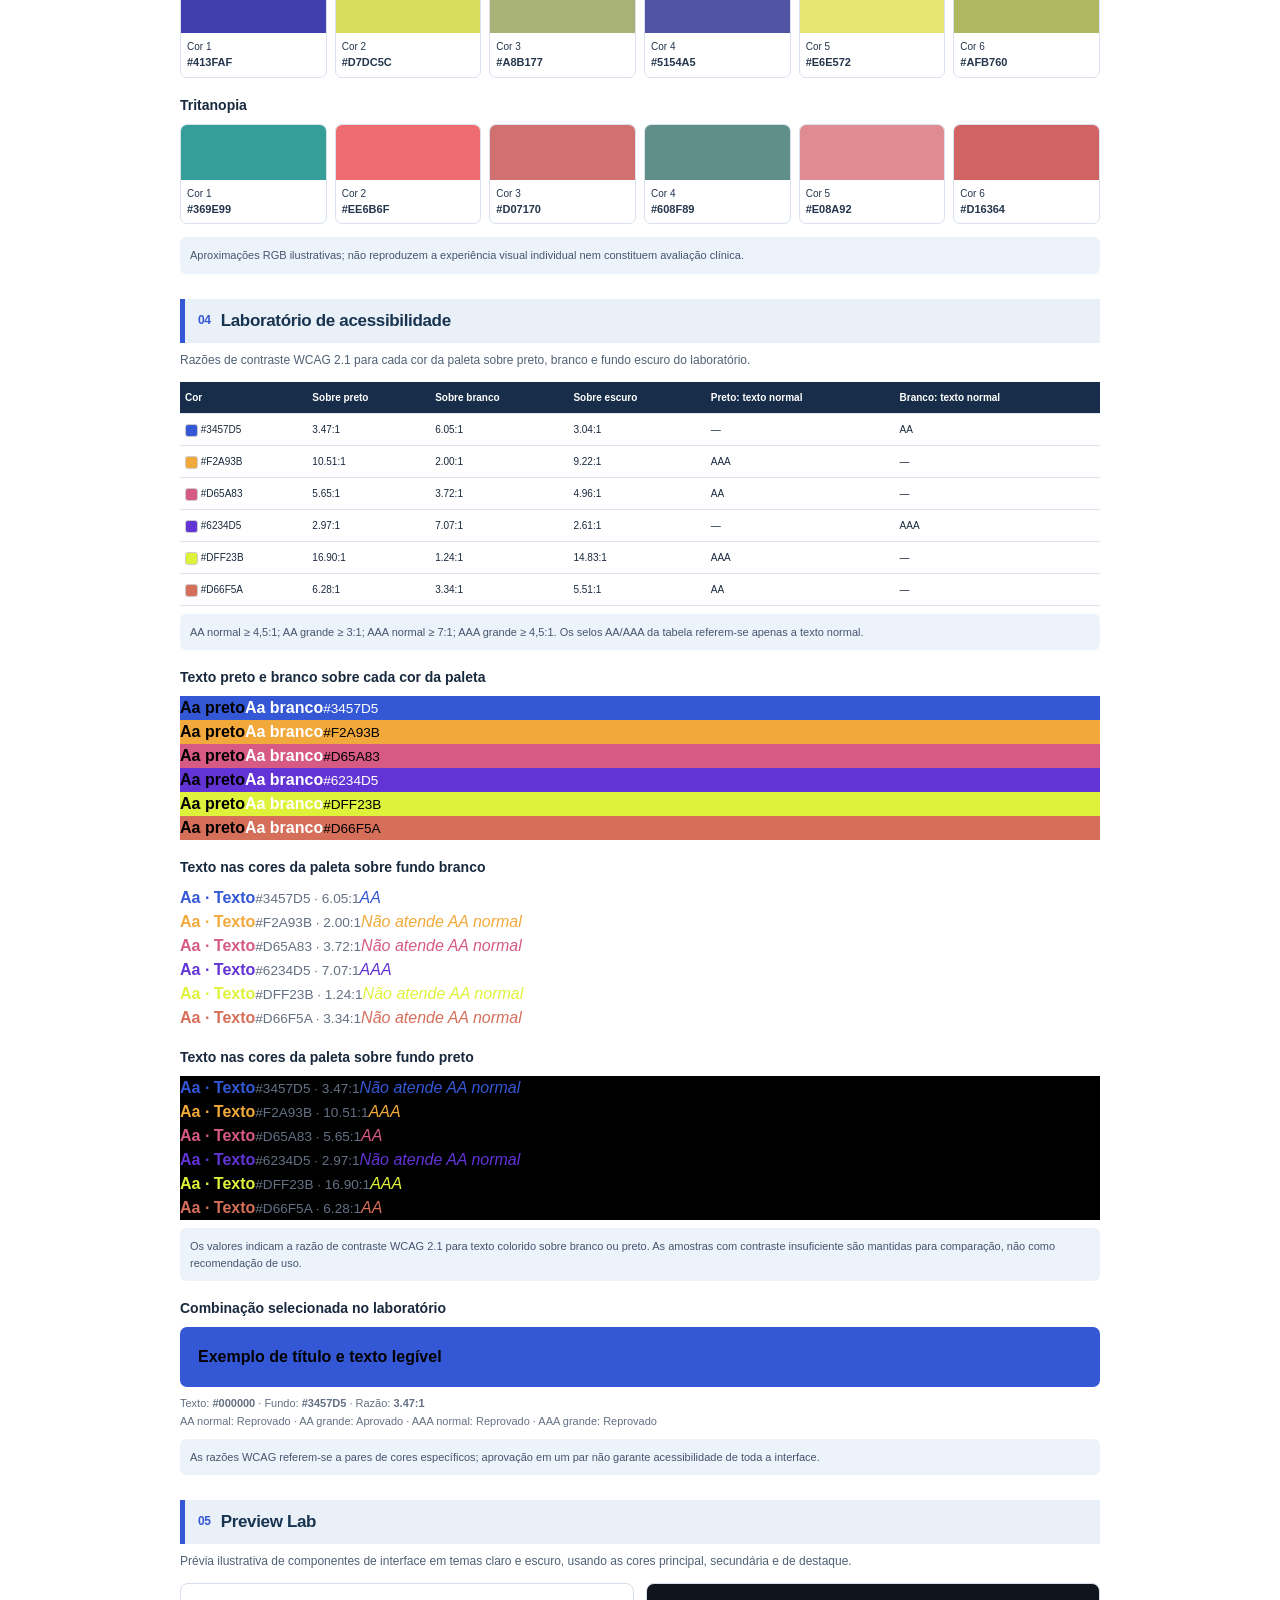
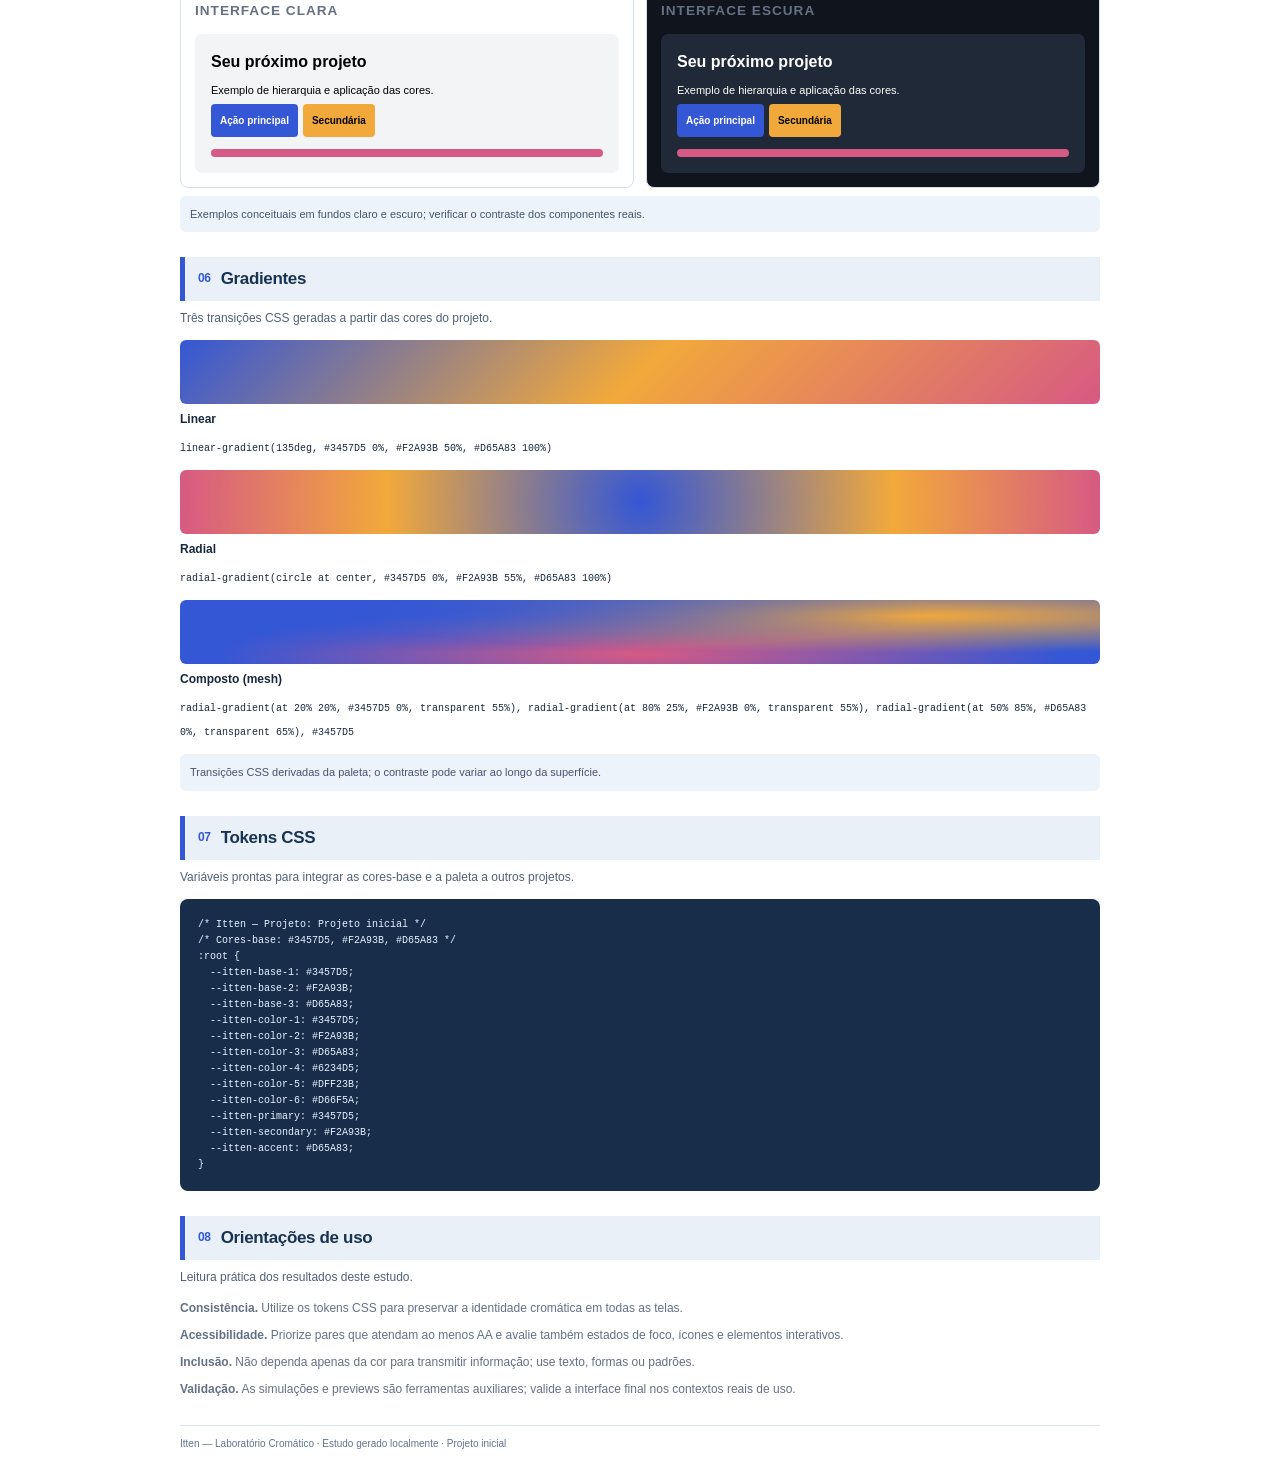
==== commit b6fd827d: "Add files via upload" ====
--- a/index.html
+++ b/index.html
@@ -64,7 +64,8 @@
     <button id="importBtn" type="button">↑ Importar</button>
     <button id="exportBtn" type="button" aria-expanded="false" aria-controls="exportOptions">↓ Exportar <span aria-hidden="true">⌄</span></button>
     <div id="exportOptions" class="export-options" hidden>
-      <button type="button" data-export="json">JSON</button>
+      <button type="button" data-export="html">Estudo completo (HTML / PDF)</button>
+      <button type="button" data-export="json">JSON completo</button>
       <button type="button" data-export="txt">TXT</button>
       <button type="button" data-export="jpeg">JPEG</button>
       <button type="button" data-export="css">CSS Tokens</button>
--- a/style.css
+++ b/style.css
@@ -292,7 +292,7 @@
   background: #050509;
   color: #fff;
   pointer-events: auto;
-  animation: itten-splash-exit 2000ms ease-in-out both;
+  animation: itten-splash-exit 3000ms ease-in-out both;
 }
 .itten-splash-center {
   position: relative;
@@ -312,7 +312,7 @@
   background: conic-gradient(from 30deg, #3457d5, #ae64b6, #d65a83, #f2a93b, #4bbca0, #3457d5);
   filter: blur(62px);
   opacity: 0;
-  animation: itten-halo 2000ms ease-in-out both;
+  animation: itten-halo 3000ms ease-in-out both;
 }
 .itten-splash-logo {
   display: block;
@@ -321,7 +321,7 @@
   object-fit: contain;
   border-radius: 24px;
   opacity: 0;
-  animation: itten-logo 2000ms cubic-bezier(.2,.7,.2,1) both;
+  animation: itten-logo 3000ms cubic-bezier(.2,.7,.2,1) both;
 }
 .itten-splash-name {
   margin-top: 28px;
@@ -329,7 +329,7 @@
   letter-spacing: .38em;
   padding-left: .38em;
   opacity: 0;
-  animation: itten-wordmark 2000ms ease-out both;
+  animation: itten-wordmark 3000ms ease-out both;
 }
 .itten-splash-subtitle {
   margin-top: 11px;
@@ -338,7 +338,7 @@
   padding-left: .23em;
   color: #c8c9d3;
   opacity: 0;
-  animation: itten-wordmark 2000ms ease-out both;
+  animation: itten-wordmark 3000ms ease-out both;
 }
 @keyframes itten-logo {
   0%, 8% { opacity: 0; transform: scale(.78); filter: brightness(.65); }
@@ -396,3 +396,6 @@
   .print-report h1{font-size:24pt;margin:0 0 12px}.print-report h2{font-size:17pt;margin:0 0 8px}.print-report h3{margin:24px 0 12px}.print-report p{color:#333!important}
   .print-swatch-color{print-color-adjust:exact;-webkit-print-color-adjust:exact}
 }
+
+/* ITTEN v5 — estilos do relatório, invisível na interface normal */
+@page{size:A4;margin:14mm 12mm}*{box-sizing:border-box}body{font-family:Arial,system-ui,sans-serif;background:#fff;color:#18283d;margin:0}.print-report{display:block!important;max-width:960px;margin:auto;padding:20px}.r-cover{background:#142a49;color:#fff;padding:28px 32px;border-radius:12px;margin-bottom:24px}.r-kicker{font-size:11px;letter-spacing:2px;color:#b6c8e6}.r-cover h1{font-size:29px;margin:12px 0}.r-cover p{color:#e2eaf7!important}.r-meta{display:flex;gap:16px;margin-top:24px}.r-meta>div{flex:1;border-top:1px solid #7990af;padding-top:12px}.r-meta small{display:block;color:#b8c8e0;font-size:10px;letter-spacing:1px}.r-meta b{display:block;font-size:13px;margin-top:5px}.r-section{margin:0 0 25px;break-inside:auto;page-break-inside:auto}.r-section h2{display:flex;align-items:center;gap:10px;background:#eaf0f8;color:#183451;padding:11px 13px;font-size:17px;border-left:5px solid #3457d5;break-after:avoid}.r-section h2 span{font-size:12px;color:#3457d5}.r-section h3{font-size:14px;margin:17px 0 8px;break-after:avoid}.r-description{font-size:12px;line-height:1.5;color:#506176!important;margin:8px 0 13px}.r-swatches{display:grid;grid-template-columns:repeat(6,minmax(0,1fr));gap:8px;margin:8px 0 13px}.r-swatch{border:1px solid #d8e1ec;border-radius:7px;overflow:hidden;break-inside:avoid}.r-color{height:55px;print-color-adjust:exact;-webkit-print-color-adjust:exact}.r-swatch-label{padding:6px;font-size:10px;line-height:1.5;color:#25364c}.r-swatch-label b{font-size:11px}.r-note{font-size:11px!important;background:#edf3fb;color:#45556d!important;padding:10px;border-radius:6px;line-height:1.5}.r-table-wrap{overflow:visible}table{width:100%;border-collapse:collapse;font-size:10px}th{background:#172d49;color:#fff;text-align:left}th,td{padding:8px 5px;border-bottom:1px solid #dce5ef}tr{break-inside:avoid}td{white-space:nowrap}.r-dot{display:inline-block;width:13px;height:13px;border-radius:3px;vertical-align:middle;border:1px solid #ccc;print-color-adjust:exact;-webkit-print-color-adjust:exact}.r-selected>div{padding:18px;border-radius:7px;font-weight:bold;print-color-adjust:exact;-webkit-print-color-adjust:exact}.r-selected p{font-size:11px;line-height:1.6}.r-previews{display:grid;grid-template-columns:1fr 1fr;gap:12px}.r-preview{border:1px solid #d6e0eb;padding:14px;border-radius:8px;print-color-adjust:exact;-webkit-print-color-adjust:exact}.r-preview small{font-weight:bold;letter-spacing:1px}.r-preview-inner{margin-top:12px;padding:16px;border-radius:7px;print-color-adjust:exact;-webkit-print-color-adjust:exact}.r-preview-inner p{font-size:11px;color:inherit!important}.r-preview-button{display:inline-block;font-size:10px;font-weight:bold;border-radius:4px;padding:9px;margin:5px 5px 0 0;print-color-adjust:exact;-webkit-print-color-adjust:exact}.r-accent{height:8px;border-radius:4px;margin-top:12px;print-color-adjust:exact;-webkit-print-color-adjust:exact}.r-gradient{margin:12px 0;break-inside:avoid}.r-gradient>div{height:64px;border-radius:6px;print-color-adjust:exact;-webkit-print-color-adjust:exact}.r-gradient strong{display:block;margin:6px 0;font-size:12px}.r-gradient code{font-size:10px;overflow-wrap:anywhere;line-height:1.6}.r-section pre{background:#172d49;color:#e8f3ff;padding:18px;border-radius:8px;font-size:10px;line-height:1.6;white-space:pre-wrap;overflow-wrap:anywhere;print-color-adjust:exact;-webkit-print-color-adjust:exact}.r-guidance{font-size:12px;line-height:1.6}.r-footer{border-top:1px solid #dce5ef;margin-top:25px;padding-top:10px;color:#62738a;font-size:10px}@media print{html,body{background:#fff!important}.print-report{display:block!important;max-width:none;padding:0!important;margin:0!important}.r-cover{break-inside:avoid}.r-section h2{print-color-adjust:exact;-webkit-print-color-adjust:exact}.r-swatches{grid-template-columns:repeat(6,minmax(0,1fr))}}@media(max-width:620px) and (not print){.r-swatches{grid-template-columns:repeat(3,1fr)}.r-meta{display:block}.r-previews{grid-template-columns:1fr}.r-table-wrap{overflow-x:auto}}
